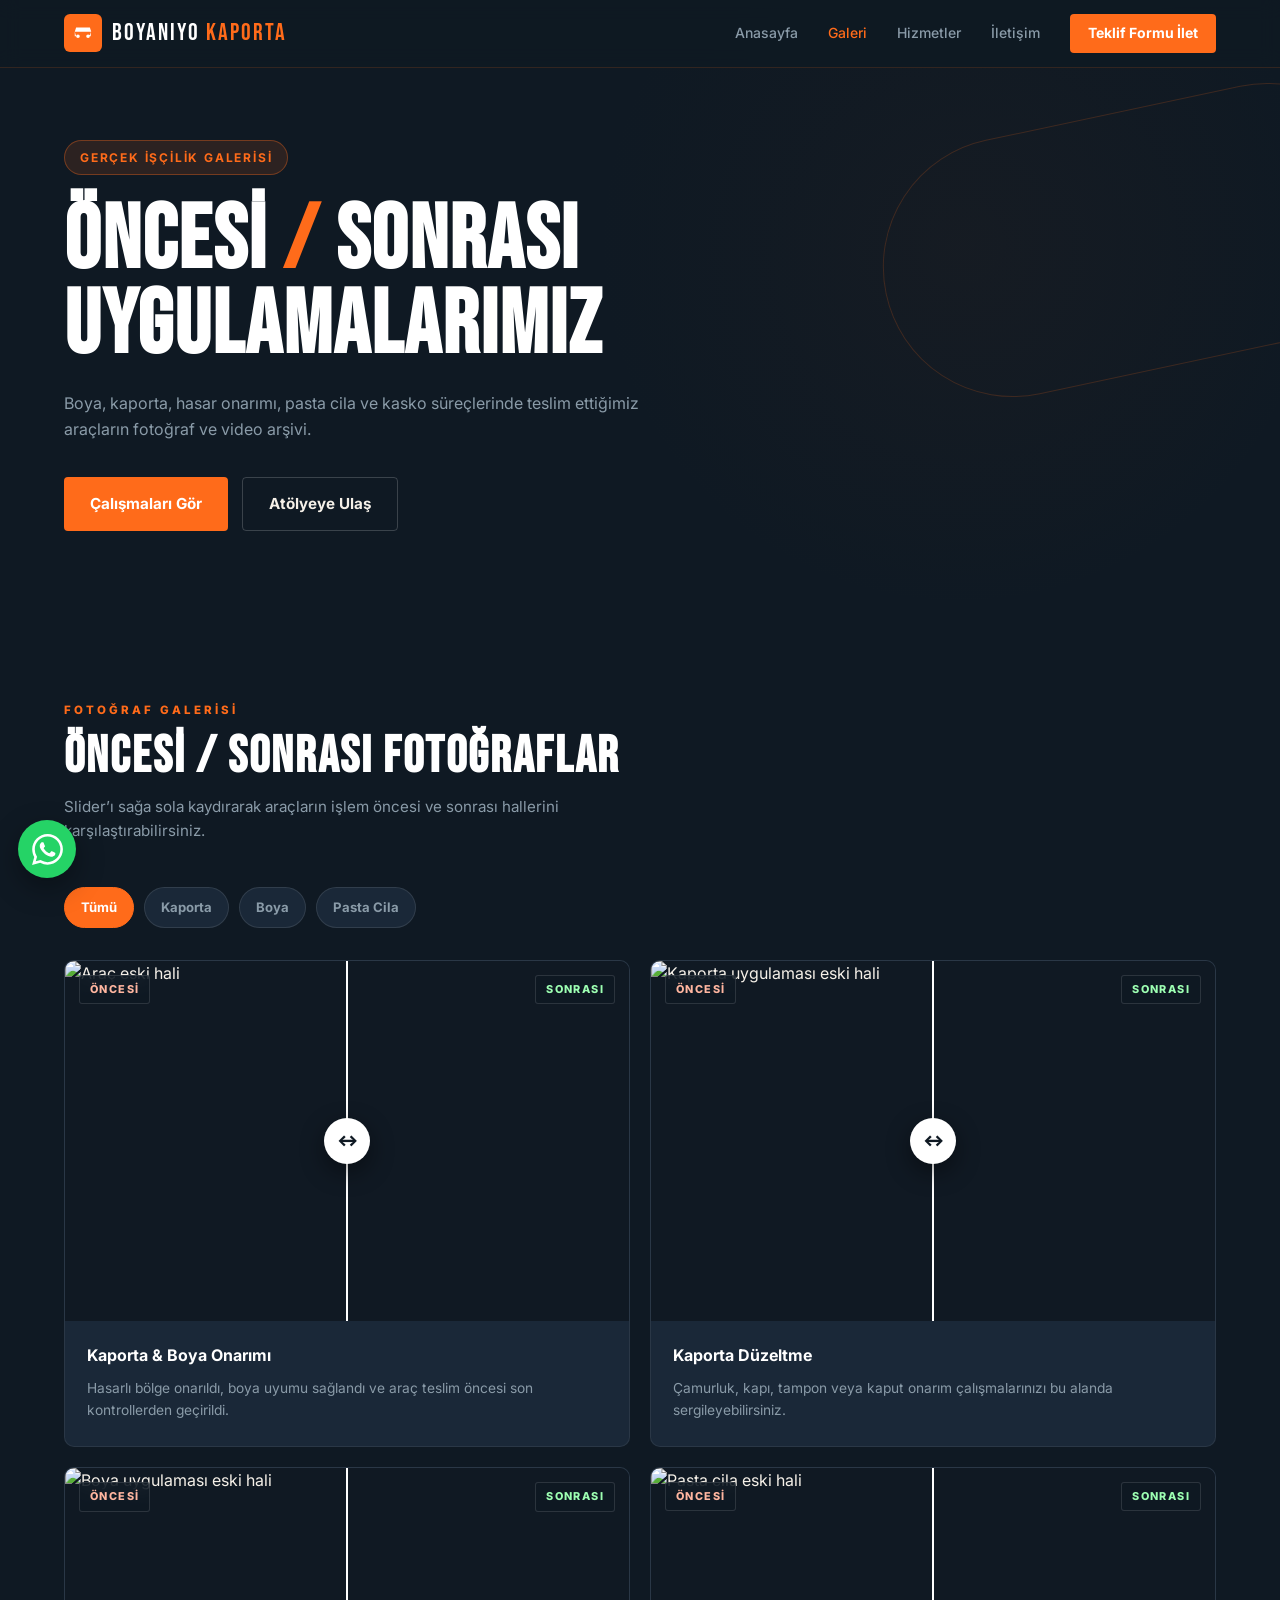
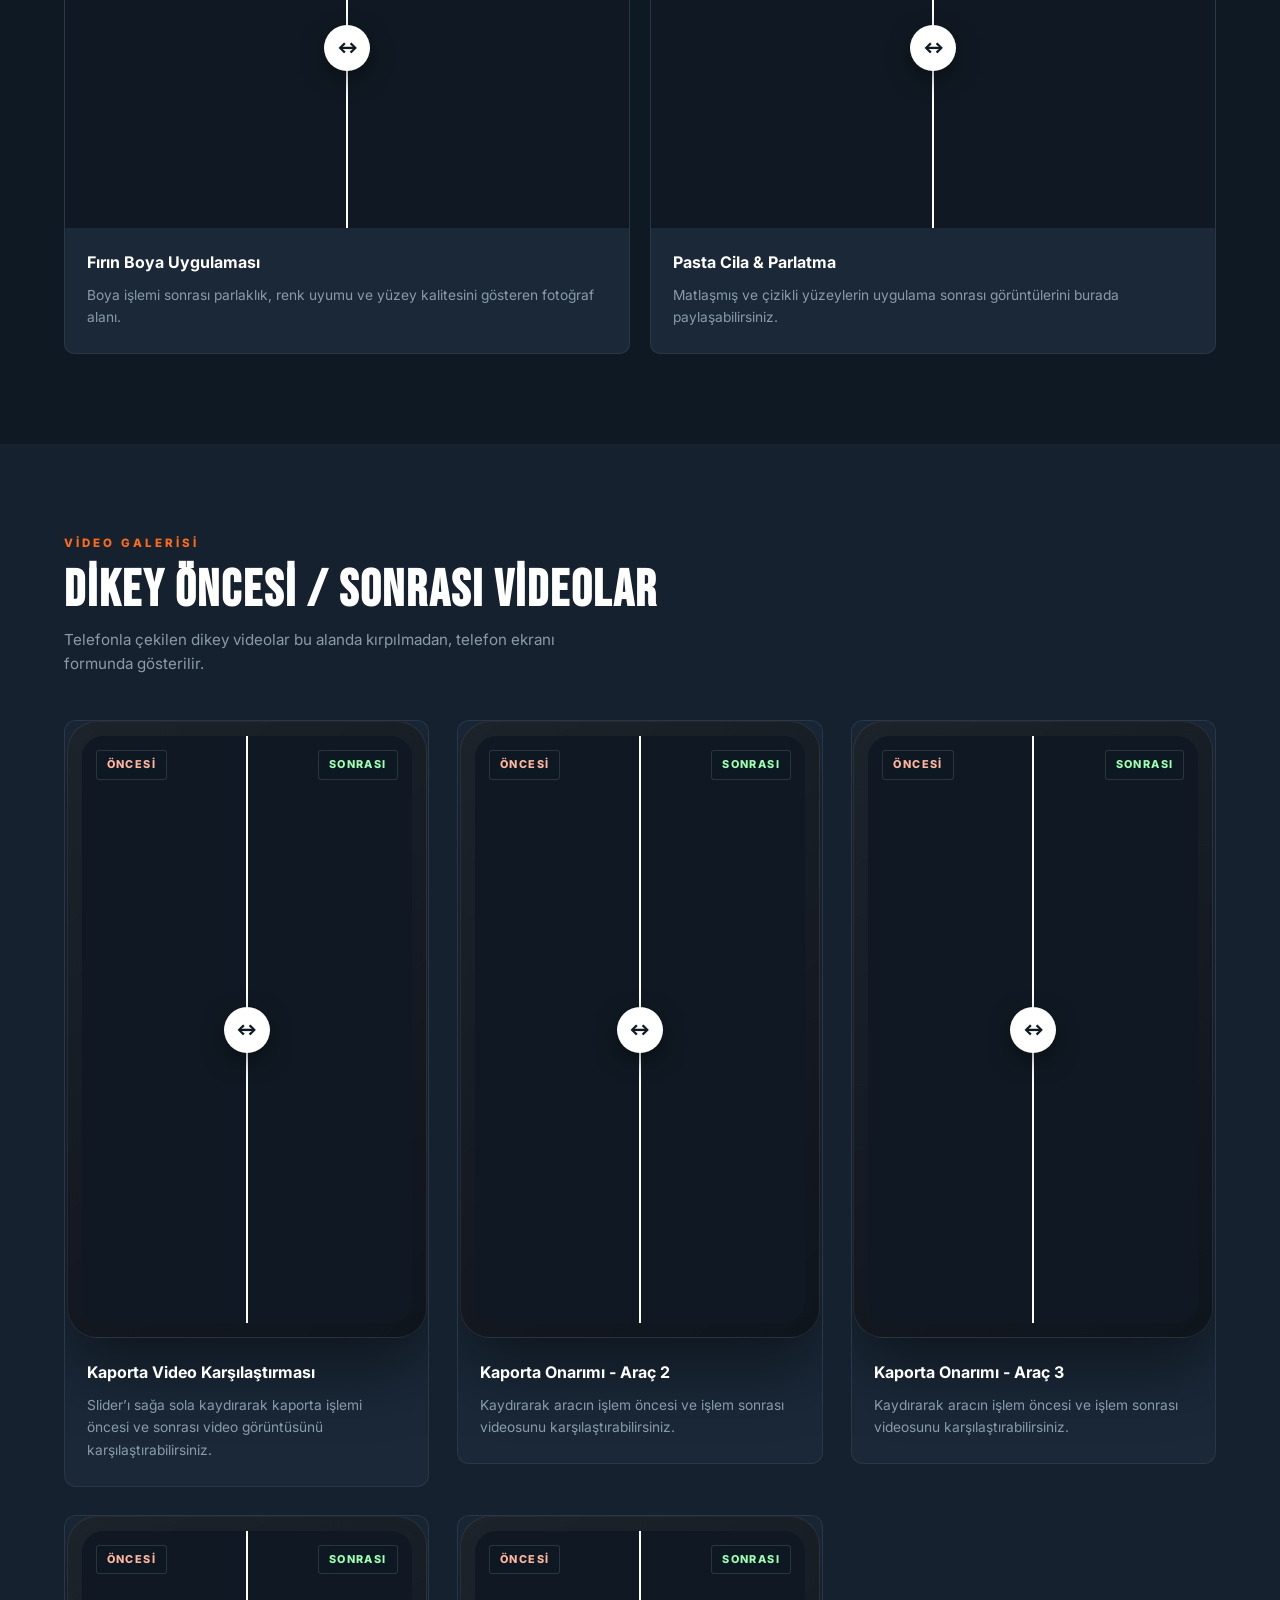
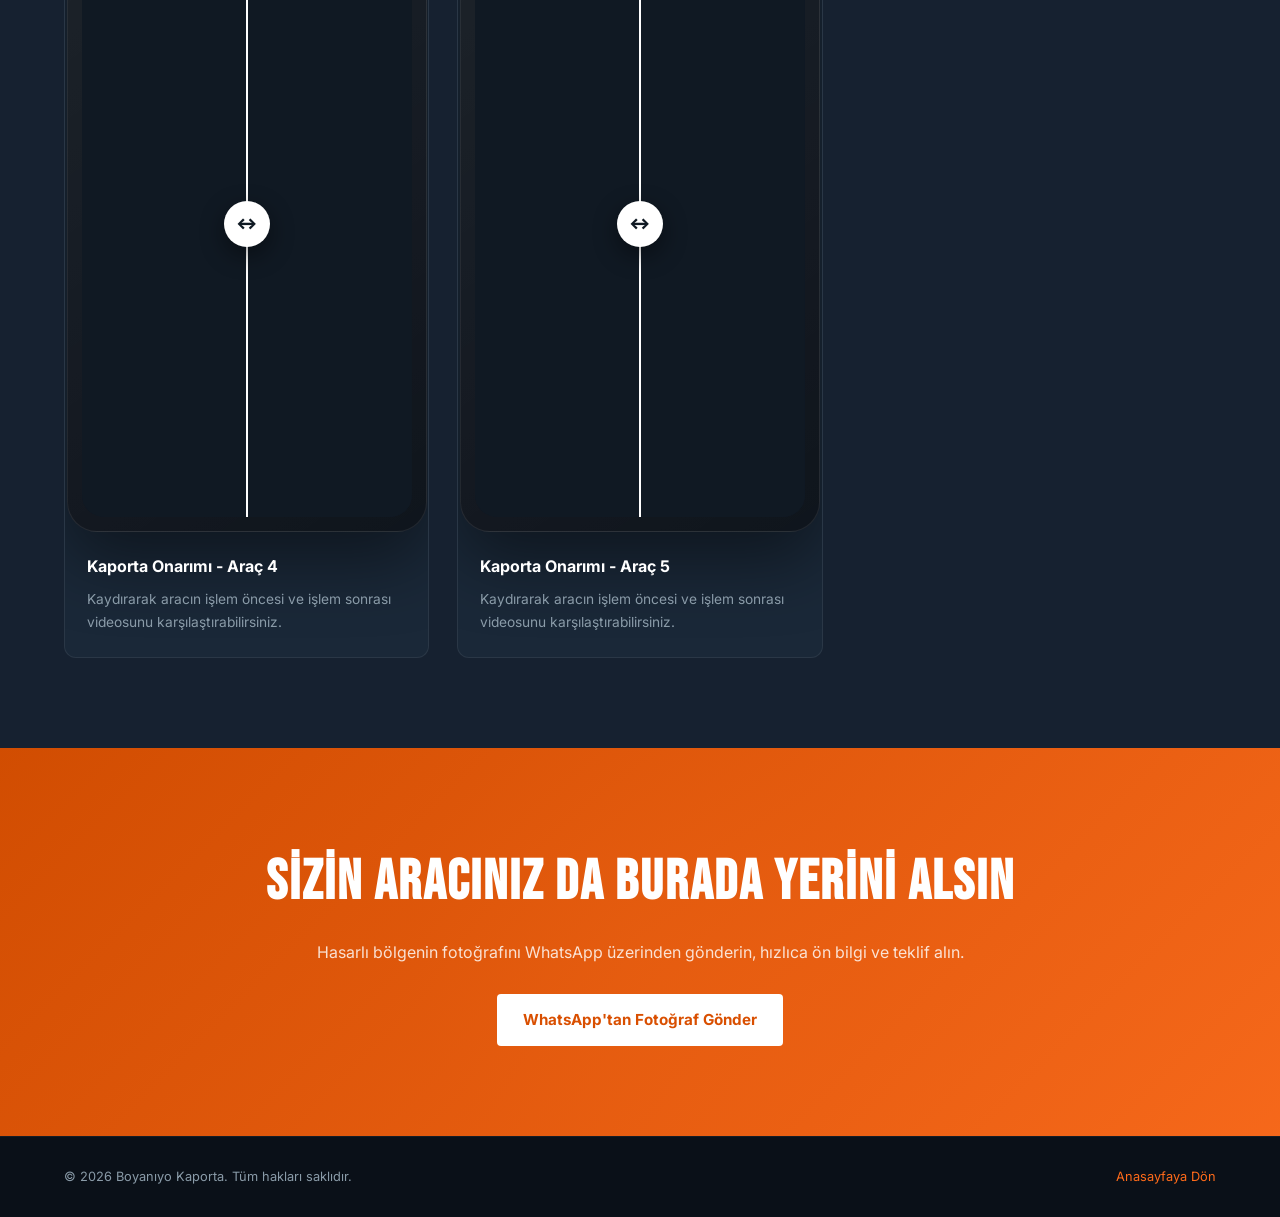
==== galeri.html @ 3e49c6b7 "Add gallery WhatsApp button and email quote link" ====
<!DOCTYPE html>

<html lang="tr">
<head>
  <meta charset="UTF-8" />
  <meta name="viewport" content="width=device-width, initial-scale=1.0" />
  <title>Öncesi / Sonrası Galeri – Boyanıyo Kaporta</title>

  <link rel="preconnect" href="https://fonts.googleapis.com" />
  <link rel="preconnect" href="https://fonts.gstatic.com" crossorigin />
  <link href="https://fonts.googleapis.com/css2?family=Bebas+Neue&family=Inter:wght@300;400;500;600;700&display=swap" rel="stylesheet" />

  <style>
    *, *::before, *::after { box-sizing: border-box; margin: 0; padding: 0; }

    :root {
      --navy: #0F1923;
      --navy-mid: #162130;
      --orange: #FF6B1A;
      --orange-dark: #D94F00;
      --cream: #F5F0E8;
      --steel: #8A9BA8;
      --white: #FFFFFF;
      --card-bg: #1A2838;
    }

    html { scroll-behavior: smooth; }

    body {
      background: var(--navy);
      color: var(--cream);
      font-family: 'Inter', sans-serif;
      line-height: 1.6;
      overflow-x: hidden;
    }

    header {
      position: fixed;
      top: 0; left: 0; right: 0;
      z-index: 100;
      height: 68px;
      padding: 0 5%;
      display: flex;
      align-items: center;
      justify-content: space-between;
      background: rgba(15,25,35,0.92);
      backdrop-filter: blur(10px);
      border-bottom: 1px solid rgba(255,107,26,0.15);
    }

    .logo {
      display: flex;
      align-items: center;
      gap: 10px;
      text-decoration: none;
    }

    .logo-icon {
      width: 38px;
      height: 38px;
      background: var(--orange);
      border-radius: 6px;
      display: flex;
      align-items: center;
      justify-content: center;
    }

    .logo-icon svg {
      width: 22px;
      height: 22px;
      fill: white;
    }

    .logo-text {
      font-family: 'Bebas Neue', sans-serif;
      font-size: 1.5rem;
      letter-spacing: 2px;
      color: var(--white);
    }

    .logo-text span { color: var(--orange); }

    nav {
      display: flex;
      align-items: center;
      gap: 30px;
    }

    nav a {
      color: var(--steel);
      text-decoration: none;
      font-size: 0.875rem;
      font-weight: 500;
      transition: color 0.2s;
    }

    nav a:hover,
    nav a.active { color: var(--orange); }

    .nav-cta {
      background: var(--orange);
      color: white !important;
      padding: 8px 18px;
      border-radius: 4px;
      font-weight: 700;
    }

    .nav-cta:hover { background: var(--orange-dark); }

    .gallery-hero {
      min-height: 58vh;
      padding: 140px 5% 80px;
      position: relative;
      background:
        linear-gradient(135deg, rgba(15,25,35,0.96), rgba(15,25,35,0.78)),
        radial-gradient(circle at 75% 40%, rgba(255,107,26,0.18), transparent 35%);
      overflow: hidden;
    }

    .gallery-hero::after {
      content: '';
      position: absolute;
      right: -120px;
      top: 110px;
      width: 520px;
      height: 260px;
      border: 1px solid rgba(255,107,26,0.18);
      border-radius: 999px;
      transform: rotate(-12deg);
    }

    .hero-badge {
      display: inline-flex;
      background: rgba(255,107,26,0.12);
      border: 1px solid rgba(255,107,26,0.35);
      color: var(--orange);
      font-size: 0.75rem;
      font-weight: 700;
      letter-spacing: 1.8px;
      text-transform: uppercase;
      padding: 7px 15px;
      border-radius: 30px;
      margin-bottom: 24px;
    }

    h1 {
      font-family: 'Bebas Neue', sans-serif;
      font-size: clamp(3rem, 7vw, 6rem);
      line-height: 0.95;
      letter-spacing: 2px;
      color: var(--white);
      max-width: 760px;
      margin-bottom: 22px;
    }

    h1 span { color: var(--orange); }

    .hero-sub {
      color: var(--steel);
      max-width: 590px;
      font-size: 1rem;
      margin-bottom: 34px;
    }

    .hero-actions {
      display: flex;
      gap: 14px;
      flex-wrap: wrap;
    }

    .btn-primary,
    .btn-secondary {
      display: inline-flex;
      align-items: center;
      justify-content: center;
      gap: 8px;
      padding: 14px 26px;
      border-radius: 4px;
      text-decoration: none;
      font-weight: 700;
      font-size: 0.95rem;
      transition: 0.2s;
    }

    .btn-primary {
      background: var(--orange);
      color: white;
    }

    .btn-primary:hover {
      background: var(--orange-dark);
      transform: translateY(-1px);
    }

    .btn-secondary {
      color: var(--cream);
      border: 1px solid rgba(255,255,255,0.18);
    }

    .btn-secondary:hover {
      border-color: var(--orange);
      color: var(--orange);
    }

    section { padding: 90px 5%; }

    .section-header { margin-bottom: 44px; }

    .section-label {
      color: var(--orange);
      font-size: 0.72rem;
      font-weight: 800;
      letter-spacing: 3px;
      text-transform: uppercase;
      margin-bottom: 12px;
    }

    .section-title {
      font-family: 'Bebas Neue', sans-serif;
      font-size: clamp(2rem, 4vw, 3.2rem);
      color: var(--white);
      letter-spacing: 2px;
      line-height: 1;
      margin-bottom: 12px;
    }

    .section-sub {
      color: var(--steel);
      max-width: 560px;
      font-size: 0.95rem;
    }

    .filter-bar {
      display: flex;
      flex-wrap: wrap;
      gap: 10px;
      margin-bottom: 32px;
    }

    .filter-pill {
      border: 1px solid rgba(255,255,255,0.1);
      color: var(--steel);
      background: var(--card-bg);
      padding: 9px 16px;
      border-radius: 999px;
      font-size: 0.82rem;
      font-weight: 700;
    }

    .filter-pill.active {
      background: var(--orange);
      color: white;
      border-color: var(--orange);
    }

    .gallery-grid {
      display: grid;
      grid-template-columns: repeat(12, 1fr);
      gap: 20px;
    }

    .work-card {
      grid-column: span 6;
      background: var(--card-bg);
      border: 1px solid rgba(255,255,255,0.07);
      border-radius: 10px;
      overflow: hidden;
      transition: transform 0.25s, border-color 0.25s;
    }

    .work-card:hover,
    .video-card:hover {
      transform: translateY(-4px);
      border-color: rgba(255,107,26,0.35);
    }

    .compare-slider {
      position: relative;
      height: 360px;
      overflow: hidden;
      cursor: ew-resize;
      background: #101923;
      user-select: none;
    }

    .compare-slider img {
      position: absolute;
      inset: 0;
      width: 100%;
      height: 100%;
      object-fit: cover;
      pointer-events: none;
    }

    .compare-after {
      clip-path: inset(0 0 0 50%);
    }

    .compare-line,
    .video-compare-line {
      position: absolute;
      top: 0;
      bottom: 0;
      left: 50%;
      width: 2px;
      background: white;
      z-index: 5;
      transform: translateX(-50%);
    }

    .compare-handle,
    .video-compare-handle {
      position: absolute;
      top: 50%;
      left: 50%;
      width: 46px;
      height: 46px;
      transform: translate(-50%, -50%);
      border-radius: 50%;
      background: white;
      color: var(--navy);
      z-index: 6;
      display: flex;
      align-items: center;
      justify-content: center;
      font-weight: 900;
      box-shadow: 0 8px 24px rgba(0,0,0,0.45);
    }

    .compare-label,
    .video-compare-label {
      position: absolute;
      top: 14px;
      z-index: 7;
      background: rgba(15,25,35,0.78);
      color: white;
      border: 1px solid rgba(255,255,255,0.12);
      backdrop-filter: blur(8px);
      font-size: 0.68rem;
      font-weight: 800;
      letter-spacing: 1.4px;
      text-transform: uppercase;
      padding: 5px 10px;
      border-radius: 3px;
    }

    .label-before,
    .video-label-before {
      left: 14px;
      color: #ffb6a0;
    }

    .label-after,
    .video-label-after {
      right: 14px;
      color: #9dffb2;
    }

    .video-section {
      background: var(--navy-mid);
    }

    .video-grid {
      display: grid;
      grid-template-columns: repeat(3, minmax(260px, 1fr));
      gap: 28px;
      align-items: start;
    }

    .video-card {
      background: var(--card-bg);
      border: 1px solid rgba(255,255,255,0.07);
      border-radius: 12px;
      overflow: hidden;
      transition: transform 0.25s, border-color 0.25s;
    }

    .phone-frame {
      max-width: 360px;
      margin: 0 auto;
      padding: 14px;
      background:
        linear-gradient(145deg, rgba(255,255,255,0.08), rgba(255,255,255,0.02)),
        #0A1018;
      border-radius: 30px;
      border: 1px solid rgba(255,255,255,0.08);
      box-shadow: 0 28px 70px rgba(0,0,0,0.45);
    }

    .video-compare {
      position: relative;
      width: 100%;
      aspect-ratio: 9 / 16;
      overflow: hidden;
      cursor: ew-resize;
      background: #101923;
      user-select: none;
      border-radius: 22px;
    }

    .video-compare video {
      position: absolute;
      inset: 0;
      width: 100%;
      height: 100%;
      object-fit: contain;
      object-position: center center;
      background: #101923;
      pointer-events: none;
    }

    .video-after-wrap {
      position: absolute;
      inset: 0;
      clip-path: inset(0 0 0 50%);
    }

    .work-info {
      padding: 22px 22px 24px;
    }

    .work-info h3 {
      color: var(--white);
      font-size: 1rem;
      margin-bottom: 8px;
    }

    .work-info p {
      color: var(--steel);
      font-size: 0.86rem;
      line-height: 1.65;
    }

    .stats-strip {
      background: var(--navy-mid);
      display: grid;
      grid-template-columns: repeat(4, 1fr);
      gap: 18px;
      border-top: 1px solid rgba(255,255,255,0.06);
      border-bottom: 1px solid rgba(255,255,255,0.06);
    }

    .stat-card {
      background: var(--card-bg);
      border: 1px solid rgba(255,255,255,0.06);
      border-radius: 8px;
      padding: 26px;
    }

    .stat-num {
      font-family: 'Bebas Neue', sans-serif;
      color: var(--orange);
      font-size: 2.4rem;
      line-height: 1;
      letter-spacing: 1px;
      margin-bottom: 6px;
    }

    .stat-text {
      color: var(--steel);
      font-size: 0.84rem;
    }

    .cta-section {
      text-align: center;
      background:
        linear-gradient(135deg, rgba(217,79,0,0.96), rgba(255,107,26,0.96)),
        radial-gradient(circle at center, rgba(255,255,255,0.18), transparent 35%);
    }

    .cta-section h2 {
      font-family: 'Bebas Neue', sans-serif;
      color: white;
      font-size: clamp(2rem, 5vw, 3.5rem);
      letter-spacing: 2px;
      margin-bottom: 12px;
    }

    .cta-section p {
      color: rgba(255,255,255,0.82);
      margin-bottom: 28px;
    }

    .cta-section .btn-primary {
      background: white;
      color: var(--orange-dark);
    }

    footer {
      background: #0A1018;
      padding: 30px 5%;
      display: flex;
      align-items: center;
      justify-content: space-between;
      border-top: 1px solid rgba(255,255,255,0.05);
      flex-wrap: wrap;
      gap: 16px;
    }

    footer p {
      font-size: 0.8rem;
      color: var(--steel);
    }

    footer a {
      color: var(--orange);
      text-decoration: none;
      font-size: 0.8rem;
    }

    @media (max-width: 1100px) {
      .video-grid {
        grid-template-columns: repeat(2, minmax(260px, 1fr));
      }
    }

    @media (max-width: 980px) {
      .work-card {
        grid-column: span 12;
      }

      .stats-strip {
        grid-template-columns: repeat(2, 1fr);
      }
    }

    @media (max-width: 680px) {
      nav {
        gap: 16px;
      }

      nav a {
        font-size: 0.78rem;
      }

      .nav-cta {
        display: none;
      }

      .gallery-hero {
        padding-top: 120px;
      }

      .compare-slider {
        height: 300px;
      }

      .video-grid {
        grid-template-columns: 1fr;
      }

      .phone-frame {
        max-width: 100%;
        padding: 12px;
        border-radius: 26px;
      }

      .video-compare {
        border-radius: 18px;
      }

      .stats-strip {
        grid-template-columns: 1fr;
      }
    }
  
    /* ── LEFT WHATSAPP BUTTON ── */
    .gallery-wa-float {
      position: fixed;
      left: 18px;
      bottom: 22px;
      z-index: 120;
      width: 58px;
      height: 58px;
      border-radius: 50%;
      display: flex;
      align-items: center;
      justify-content: center;
      background: #25D366;
      color: white;
      box-shadow: 0 10px 28px rgba(0,0,0,.35);
      transition: transform .2s, box-shadow .2s;
    }
    .gallery-wa-float:hover { transform: translateY(-3px) scale(1.04); box-shadow: 0 14px 32px rgba(0,0,0,.42); }
    .gallery-wa-float svg { width: 31px; height: 31px; fill: currentColor; }
    @media (max-width: 680px) {
      .gallery-wa-float { left: 14px; bottom: 16px; width: 54px; height: 54px; }
    }

  </style>

</head>

<body>

<header>
  <a href="index.html" class="logo" aria-label="Boyanıyo Kaporta Ana Sayfa">
    <div class="logo-icon">
      <svg viewBox="0 0 24 24"><path d="M3 10.5L4.5 6h15l1.5 4.5M3 10.5v5h1.5M3 10.5H1.5M20.5 10.5v5H19M20.5 10.5H22M4.5 15.5a2 2 0 1 0 4 0 2 2 0 0 0-4 0m11 0a2 2 0 1 0 4 0 2 2 0 0 0-4 0M6.5 15.5h7"/></svg>
    </div>
    <span class="logo-text">BOYANIYO<span> KAPORTA</span></span>
  </a>

  <nav>
    <a href="index.html">Anasayfa</a>
    <a href="galeri.html" class="active">Galeri</a>
    <a href="index.html#hizmetler">Hizmetler</a>
    <a href="index.html#iletisim">İletişim</a>
    <a href="index.html#teklif" class="nav-cta">Teklif Formu İlet</a>
  </nav>
</header>

<main>

  <section class="gallery-hero">
    <div class="hero-badge">Gerçek İşçilik Galerisi</div>
    <h1>Öncesi <span>/</span> Sonrası<br>Uygulamalarımız</h1>
    <p class="hero-sub">
      Boya, kaporta, hasar onarımı, pasta cila ve kasko süreçlerinde teslim ettiğimiz araçların fotoğraf ve video arşivi.
    </p>
    <div class="hero-actions">
      <a href="#galeri" class="btn-primary">Çalışmaları Gör</a>
      <a href="index.html#iletisim" class="btn-secondary">Atölyeye Ulaş</a>
    </div>
  </section>

  <section id="galeri">
    <div class="section-header">
      <div class="section-label">Fotoğraf Galerisi</div>
      <h2 class="section-title">Öncesi / Sonrası Fotoğraflar</h2>
      <p class="section-sub">
        Slider’ı sağa sola kaydırarak araçların işlem öncesi ve sonrası hallerini karşılaştırabilirsiniz.
      </p>
    </div>

<div class="filter-bar">
  <div class="filter-pill active">Tümü</div>
  <div class="filter-pill">Kaporta</div>
  <div class="filter-pill">Boya</div>
  <div class="filter-pill">Pasta Cila</div>
</div>

<div class="gallery-grid">

  <article class="work-card">
    <div class="compare-slider">
      <img src="araba1_eski.jpg" alt="Araç eski hali">
      <img src="araba1_yeni.jpg" alt="Araç yeni hali" class="compare-after">
      <span class="compare-label label-before">Öncesi</span>
      <span class="compare-label label-after">Sonrası</span>
      <div class="compare-line"></div>
      <div class="compare-handle">↔</div>
    </div>
    <div class="work-info">
      <h3>Kaporta & Boya Onarımı</h3>
      <p>Hasarlı bölge onarıldı, boya uyumu sağlandı ve araç teslim öncesi son kontrollerden geçirildi.</p>
    </div>
  </article>

  <article class="work-card">
    <div class="compare-slider">
      <img src="kaporta-uygulama-1-eski.jpg" alt="Kaporta uygulaması eski hali">
      <img src="kaporta-uygulama-1-yeni.jpg" alt="Kaporta uygulaması yeni hali" class="compare-after">
      <span class="compare-label label-before">Öncesi</span>
      <span class="compare-label label-after">Sonrası</span>
      <div class="compare-line"></div>
      <div class="compare-handle">↔</div>
    </div>
    <div class="work-info">
      <h3>Kaporta Düzeltme</h3>
      <p>Çamurluk, kapı, tampon veya kaput onarım çalışmalarınızı bu alanda sergileyebilirsiniz.</p>
    </div>
  </article>

  <article class="work-card">
    <div class="compare-slider">
      <img src="boya-uygulama-1-eski.jpg" alt="Boya uygulaması eski hali">
      <img src="boya-uygulama-1-yeni.jpg" alt="Boya uygulaması yeni hali" class="compare-after">
      <span class="compare-label label-before">Öncesi</span>
      <span class="compare-label label-after">Sonrası</span>
      <div class="compare-line"></div>
      <div class="compare-handle">↔</div>
    </div>
    <div class="work-info">
      <h3>Fırın Boya Uygulaması</h3>
      <p>Boya işlemi sonrası parlaklık, renk uyumu ve yüzey kalitesini gösteren fotoğraf alanı.</p>
    </div>
  </article>

  <article class="work-card">
    <div class="compare-slider">
      <img src="pasta-cila-1-eski.jpg" alt="Pasta cila eski hali">
      <img src="pasta-cila-1-yeni.jpg" alt="Pasta cila yeni hali" class="compare-after">
      <span class="compare-label label-before">Öncesi</span>
      <span class="compare-label label-after">Sonrası</span>
      <div class="compare-line"></div>
      <div class="compare-handle">↔</div>
    </div>
    <div class="work-info">
      <h3>Pasta Cila & Parlatma</h3>
      <p>Matlaşmış ve çizikli yüzeylerin uygulama sonrası görüntülerini burada paylaşabilirsiniz.</p>
    </div>
  </article>

</div>

  </section>

  <section class="video-section">
    <div class="section-header">
      <div class="section-label">Video Galerisi</div>
      <h2 class="section-title">Dikey Öncesi / Sonrası Videolar</h2>
      <p class="section-sub">
        Telefonla çekilen dikey videolar bu alanda kırpılmadan, telefon ekranı formunda gösterilir.
      </p>
    </div>

<div class="video-grid">

  <article class="video-card">
    <div class="phone-frame">
      <div class="video-compare">
        <video src="Kaporta_once.mp4" muted loop autoplay playsinline></video>

        <div class="video-after-wrap">
          <video src="Kaporta_sonra.mp4" muted loop autoplay playsinline></video>
        </div>

        <span class="video-compare-label video-label-before">Öncesi</span>
        <span class="video-compare-label video-label-after">Sonrası</span>
        <div class="video-compare-line"></div>
        <div class="video-compare-handle">↔</div>
      </div>
    </div>

    <div class="work-info">
      <h3>Kaporta Video Karşılaştırması</h3>
      <p>Slider’ı sağa sola kaydırarak kaporta işlemi öncesi ve sonrası video görüntüsünü karşılaştırabilirsiniz.</p>
    </div>
  </article>

  <article class="video-card">
    <div class="phone-frame">
      <div class="video-compare">
        <video src="Araba2_once.mp4" muted loop autoplay playsinline></video>

        <div class="video-after-wrap">
          <video src="Araba2_sonra.mp4" muted loop autoplay playsinline></video>
        </div>

        <span class="video-compare-label video-label-before">Öncesi</span>
        <span class="video-compare-label video-label-after">Sonrası</span>
        <div class="video-compare-line"></div>
        <div class="video-compare-handle">↔</div>
      </div>
    </div>

    <div class="work-info">
      <h3>Kaporta Onarımı - Araç 2</h3>
      <p>Kaydırarak aracın işlem öncesi ve işlem sonrası videosunu karşılaştırabilirsiniz.</p>
    </div>
  </article>

  <article class="video-card">
    <div class="phone-frame">
      <div class="video-compare">
        <video src="araba3_oncee.mp4" muted loop autoplay playsinline></video>

        <div class="video-after-wrap">
          <video src="araba3_sonraa.mp4" muted loop autoplay playsinline></video>
        </div>

        <span class="video-compare-label video-label-before">Öncesi</span>
        <span class="video-compare-label video-label-after">Sonrası</span>
        <div class="video-compare-line"></div>
        <div class="video-compare-handle">↔</div>
      </div>
    </div>

    <div class="work-info">
      <h3>Kaporta Onarımı - Araç 3</h3>
      <p>Kaydırarak aracın işlem öncesi ve işlem sonrası videosunu karşılaştırabilirsiniz.</p>
    </div>
  </article>



  <article class="video-card">
    <div class="phone-frame">
      <div class="video-compare">
        <video src="araba3_once.mp4?v=20260721-2" muted loop autoplay playsinline></video>
        <div class="video-after-wrap"><video src="araba3_sonra.mp4?v=20260721-2" muted loop autoplay playsinline></video></div>
        <span class="video-compare-label video-label-before">Öncesi</span>
        <span class="video-compare-label video-label-after">Sonrası</span>
        <div class="video-compare-line"></div>
        <div class="video-compare-handle">↔</div>
      </div>
    </div>
    <div class="work-info">
      <h3>Kaporta Onarımı - Araç 4</h3>
      <p>Kaydırarak aracın işlem öncesi ve işlem sonrası videosunu karşılaştırabilirsiniz.</p>
    </div>
  </article>

  <article class="video-card">
    <div class="phone-frame">
      <div class="video-compare">
        <video src="tr_once.mp4" muted loop autoplay playsinline></video>
        <div class="video-after-wrap"><video src="tr_sonra.mp4" muted loop autoplay playsinline></video></div>
        <span class="video-compare-label video-label-before">Öncesi</span>
        <span class="video-compare-label video-label-after">Sonrası</span>
        <div class="video-compare-line"></div>
        <div class="video-compare-handle">↔</div>
      </div>
    </div>
    <div class="work-info">
      <h3>Kaporta Onarımı - Araç 5</h3>
      <p>Kaydırarak aracın işlem öncesi ve işlem sonrası videosunu karşılaştırabilirsiniz.</p>
    </div>
  </article>

</div>

  </section>

  <section class="cta-section">
    <h2>Sizin Aracınız da Burada Yerini Alsın</h2>
    <p>Hasarlı bölgenin fotoğrafını WhatsApp üzerinden gönderin, hızlıca ön bilgi ve teklif alın.</p>
    <a href="https://wa.me/905073647021?text=Merhaba%2C+arac%C4%B1m%C4%B1n+hasar%C4%B1n%C4%B1+g%C3%B6nderip+fiyat+teklifi+almak+istiyorum." class="btn-primary" target="_blank" rel="noopener">
      WhatsApp'tan Fotoğraf Gönder
    </a>
  </section>

</main>

<footer>
  <p>© 2026 Boyanıyo Kaporta. Tüm hakları saklıdır.</p>
  <a href="index.html">Anasayfaya Dön</a>
</footer>

<script>
  function setupCompareSlider(selector, afterSelector, lineSelector, handleSelector) {
    document.querySelectorAll(selector).forEach(function(slider) {
      const afterItem = slider.querySelector(afterSelector);
      const line = slider.querySelector(lineSelector);
      const handle = slider.querySelector(handleSelector);

      function moveSlider(clientX) {
        const rect = slider.getBoundingClientRect();
        let x = clientX - rect.left;
        x = Math.max(0, Math.min(x, rect.width));
        const percent = (x / rect.width) * 100;

        if (afterItem) {
          afterItem.style.clipPath = `inset(0 0 0 ${percent}%)`;
        }

        if (line) {
          line.style.left = percent + '%';
        }

        if (handle) {
          handle.style.left = percent + '%';
        }
      }

      slider.addEventListener('mousemove', function(e) {
        moveSlider(e.clientX);
      });

      slider.addEventListener('touchmove', function(e) {
        moveSlider(e.touches[0].clientX);
      }, { passive: true });
    });
  }

  setupCompareSlider('.compare-slider', '.compare-after', '.compare-line', '.compare-handle');
  setupCompareSlider('.video-compare', '.video-after-wrap', '.video-compare-line', '.video-compare-handle');

  document.querySelectorAll('.video-compare video').forEach(function(video) {
    video.play().catch(function() {});
  });
</script>


<a class="gallery-wa-float"
   href="https://wa.me/905073647021?text=Merhaba%2C%20arac%C4%B1m%20i%C3%A7in%20teklif%20almak%20istiyorum."
   target="_blank"
   rel="noopener"
   aria-label="WhatsApp üzerinden teklif alın">
  <svg viewBox="0 0 24 24" aria-hidden="true"><path d="M17.472 14.382c-.297-.149-1.758-.867-2.03-.967-.273-.099-.471-.148-.67.15-.197.297-.767.966-.94 1.164-.173.199-.347.223-.644.075-.297-.15-1.255-.463-2.39-1.475-.883-.788-1.48-1.761-1.653-2.059-.173-.297-.018-.458.13-.606.134-.133.298-.347.446-.52.149-.174.198-.298.298-.497.099-.198.05-.371-.025-.52-.075-.149-.669-1.612-.916-2.207-.242-.579-.487-.5-.669-.51-.173-.008-.371-.01-.57-.01-.198 0-.52.074-.792.372-.272.297-1.04 1.016-1.04 2.479 0 1.462 1.065 2.875 1.213 3.074.149.198 2.096 3.2 5.077 4.487.709.306 1.262.489 1.694.625.712.227 1.36.195 1.871.118.571-.085 1.758-.719 2.006-1.413.248-.694.248-1.289.173-1.413-.074-.124-.272-.198-.57-.347m-5.421 7.403h-.004a9.87 9.87 0 0 1-5.031-1.378l-.361-.214-3.741.982.998-3.648-.235-.374a9.86 9.86 0 0 1-1.51-5.26c.001-5.45 4.436-9.884 9.888-9.884 2.64 0 5.122 1.03 6.988 2.898a9.825 9.825 0 0 1 2.893 6.994c-.003 5.45-4.437 9.884-9.885 9.884m8.413-18.297A11.815 11.815 0 0 0 12.05 0C5.495 0 .16 5.335.157 11.892c0 2.096.547 4.142 1.588 5.945L.057 24l6.305-1.654a11.882 11.882 0 0 0 5.683 1.448h.005c6.554 0 11.89-5.335 11.893-11.893a11.821 11.821 0 0 0-3.48-8.413z"/></svg>
</a>

</body>
</html>
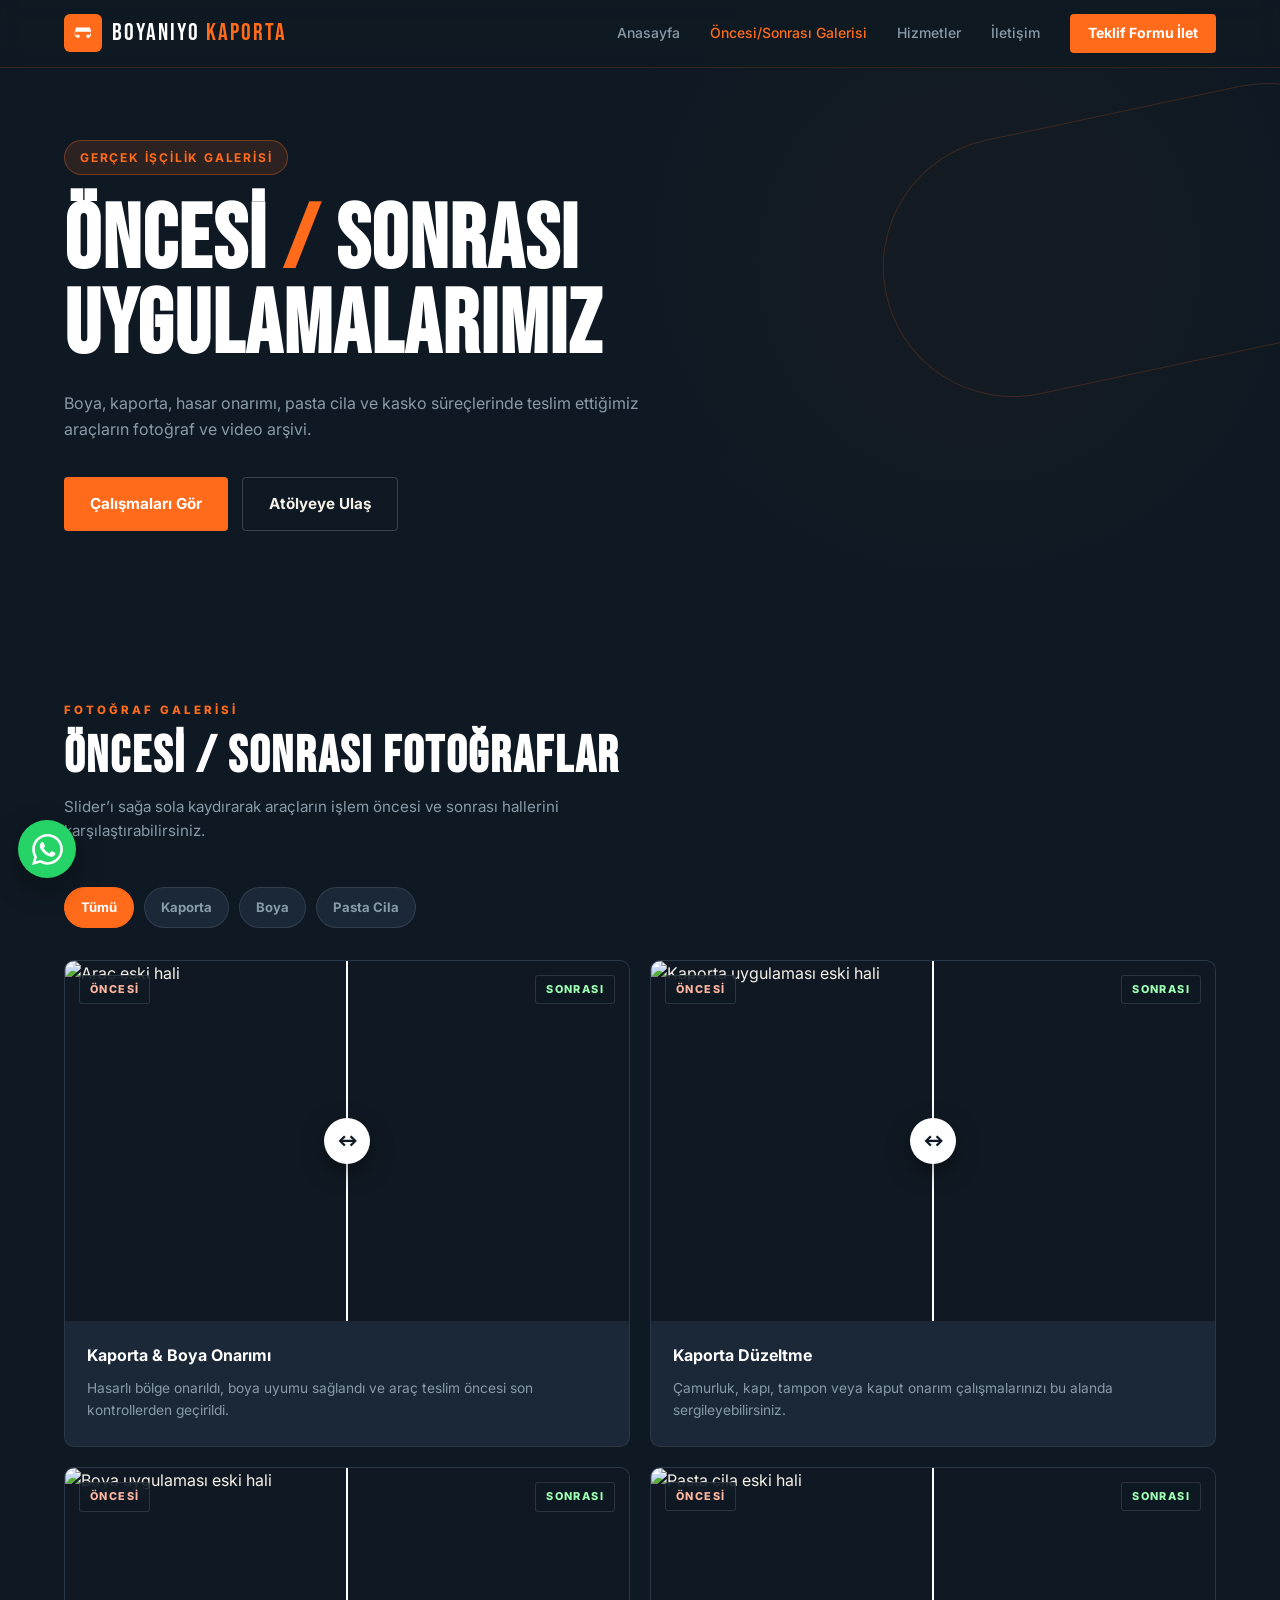
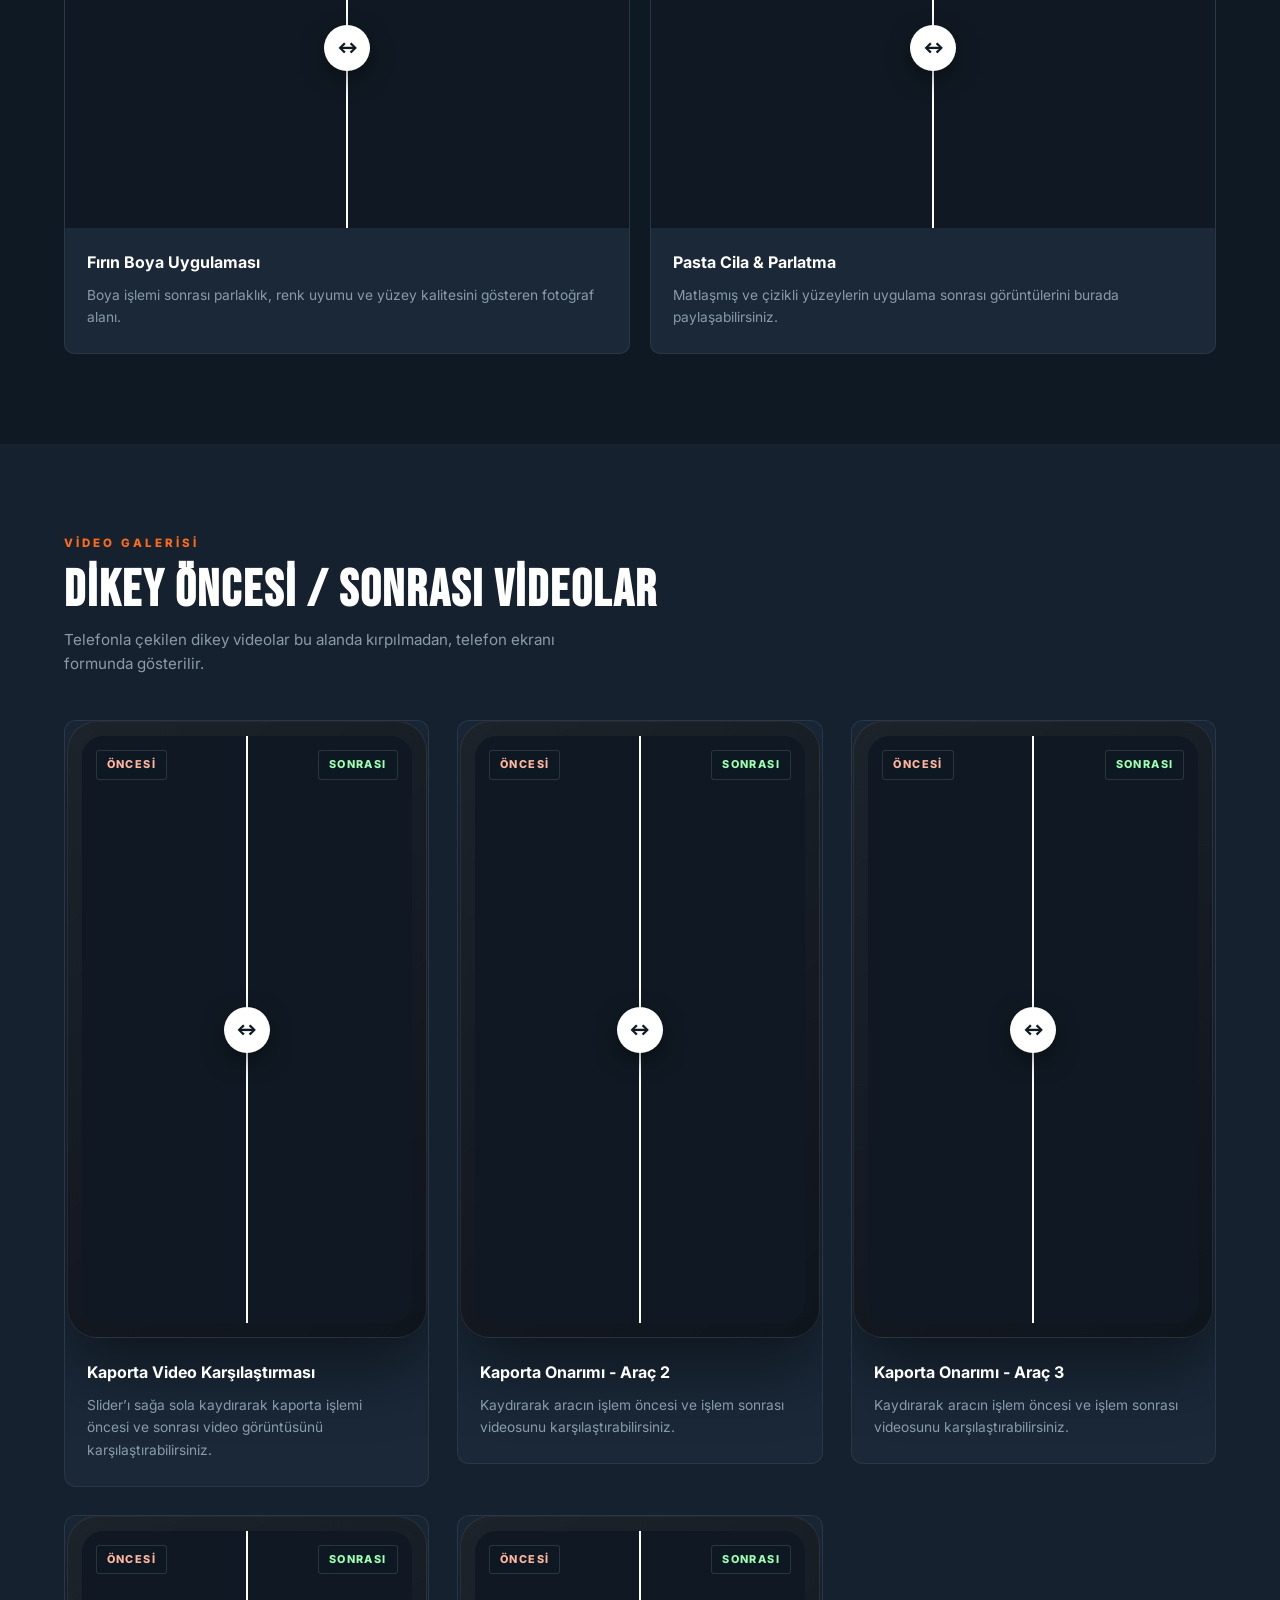
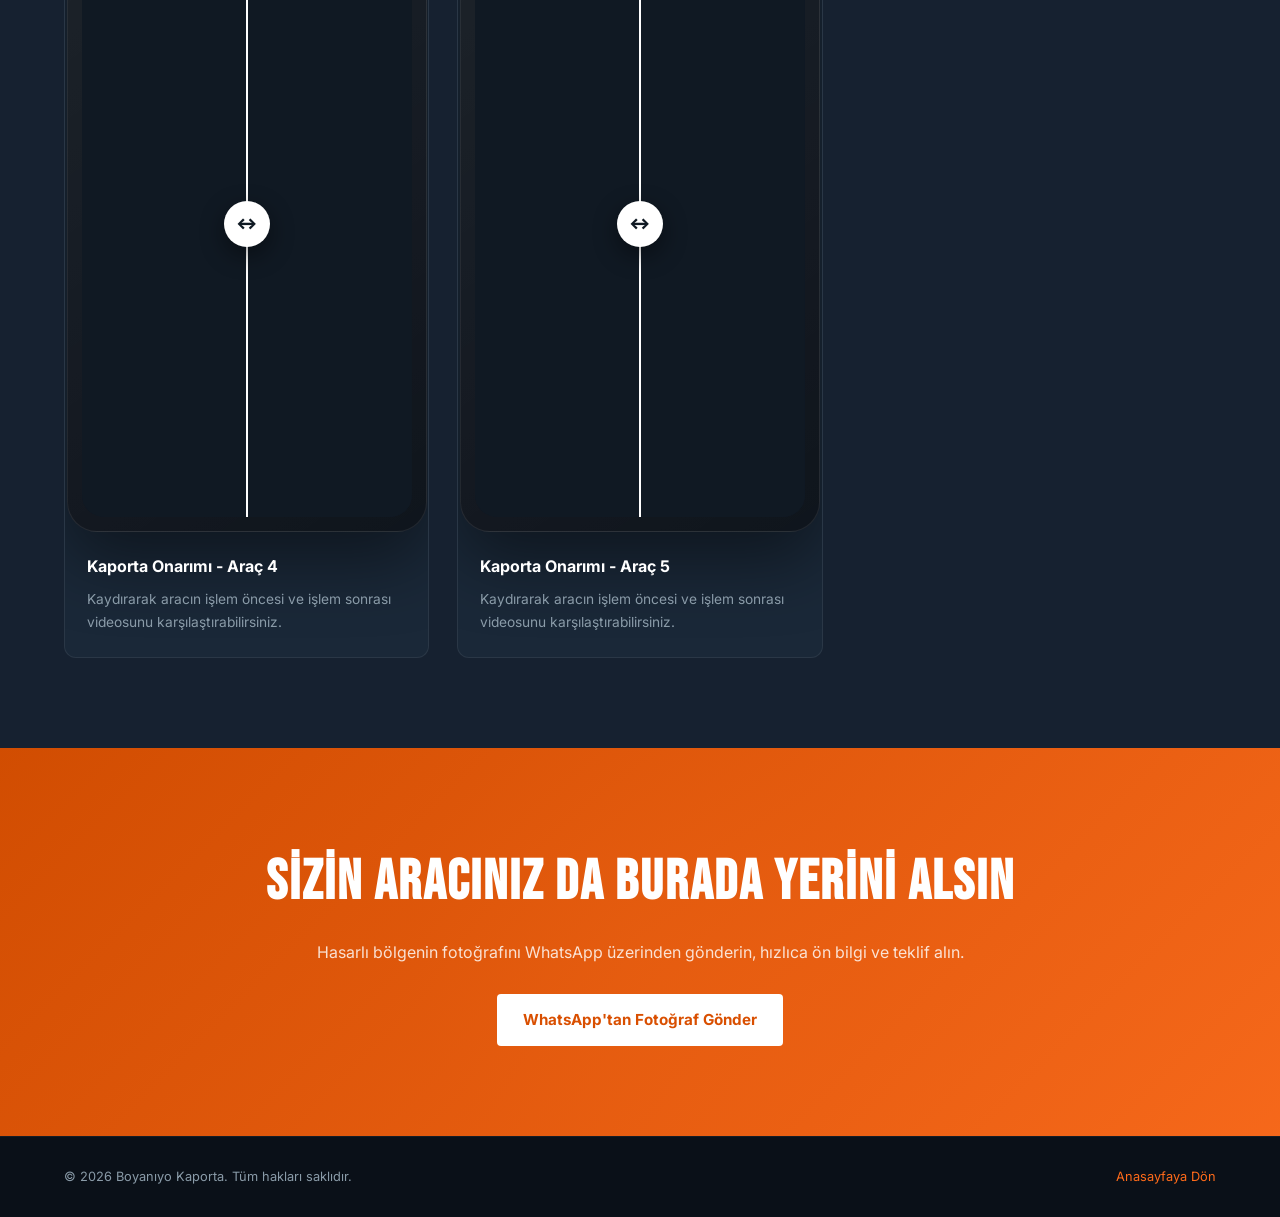
==== commit 78d4e129: "Use consistent before-after gallery name" ====
--- a/galeri.html
+++ b/galeri.html
@@ -4,7 +4,7 @@
 <head>
   <meta charset="UTF-8" />
   <meta name="viewport" content="width=device-width, initial-scale=1.0" />
-  <title>Öncesi / Sonrası Galeri – Boyanıyo Kaporta</title>
+  <title>Öncesi/Sonrası Galerisi – Boyanıyo Kaporta</title>
 
   <link rel="preconnect" href="https://fonts.googleapis.com" />
   <link rel="preconnect" href="https://fonts.gstatic.com" crossorigin />
@@ -603,7 +603,7 @@
 
   <nav>
     <a href="index.html">Anasayfa</a>
-    <a href="galeri.html" class="active">Galeri</a>
+    <a href="galeri.html" class="active">Öncesi/Sonrası Galerisi</a>
     <a href="index.html#hizmetler">Hizmetler</a>
     <a href="index.html#iletisim">İletişim</a>
     <a href="index.html#teklif" class="nav-cta">Teklif Formu İlet</a>
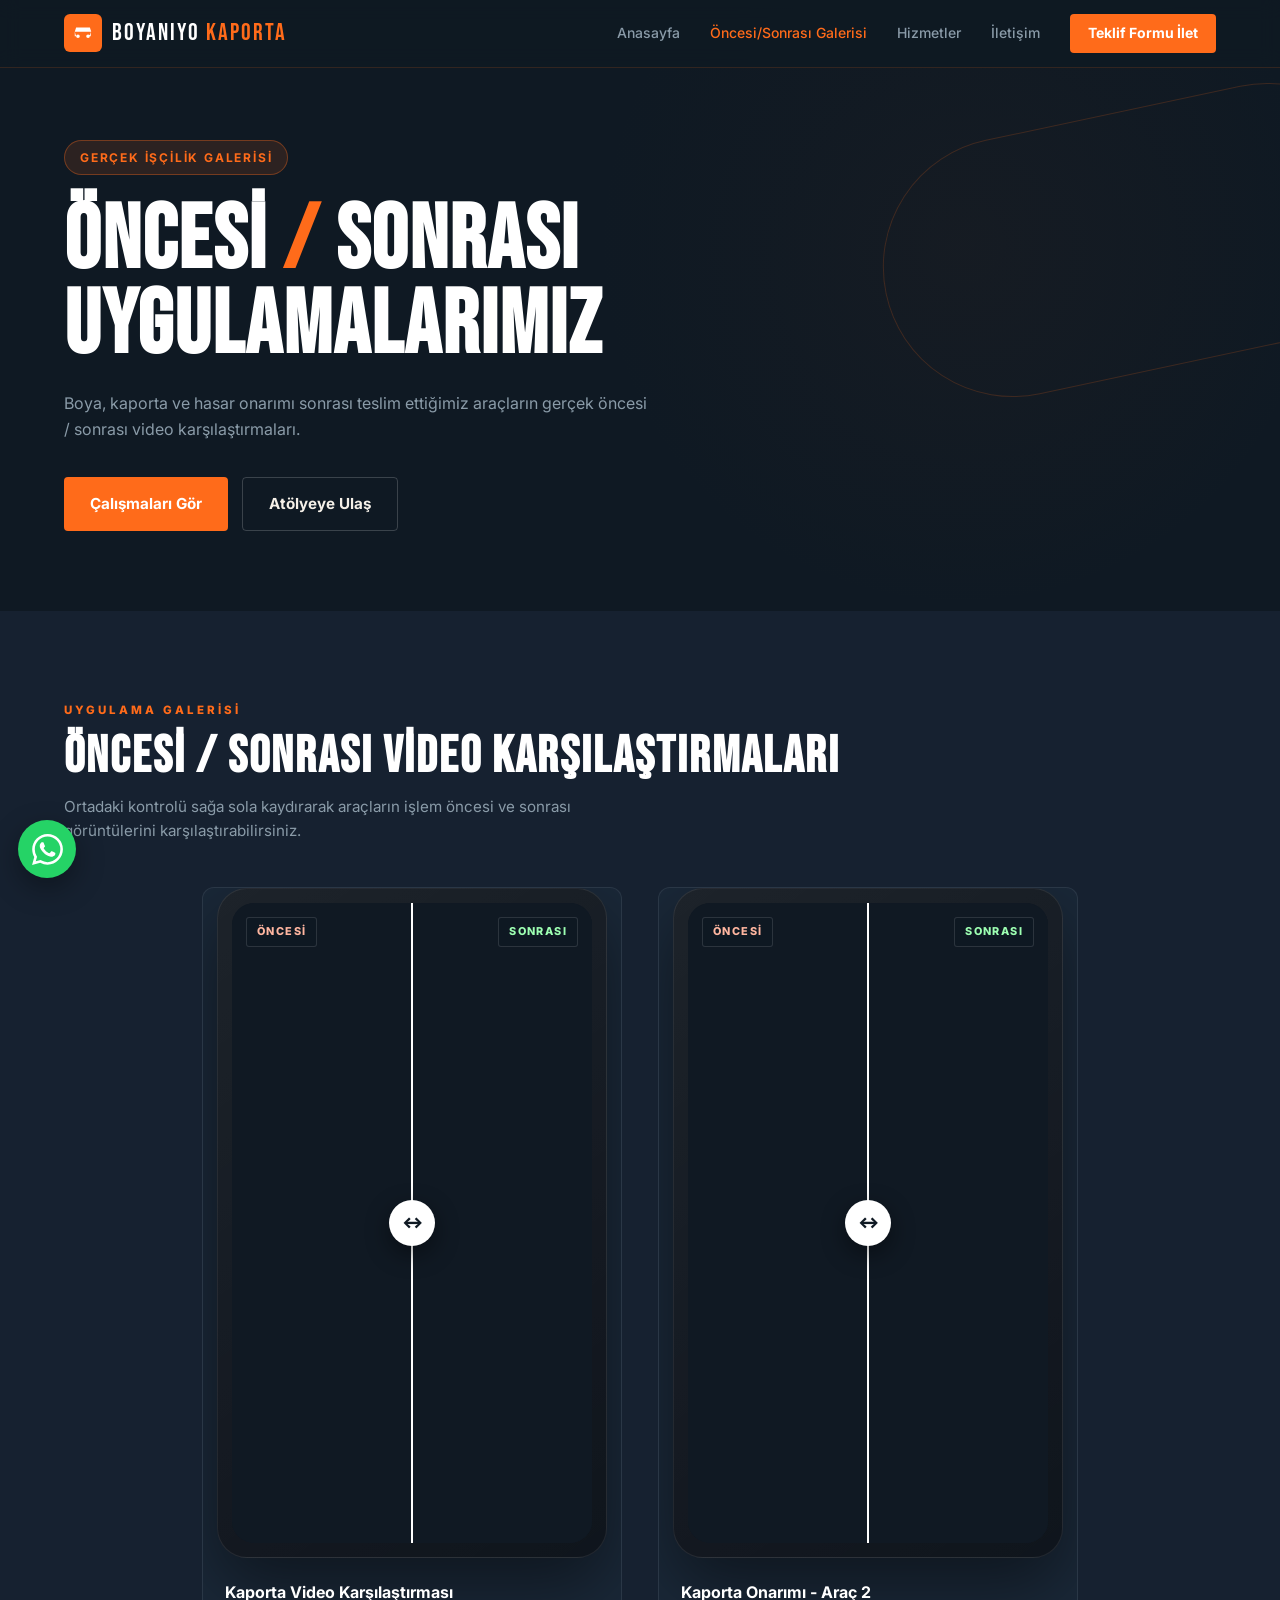
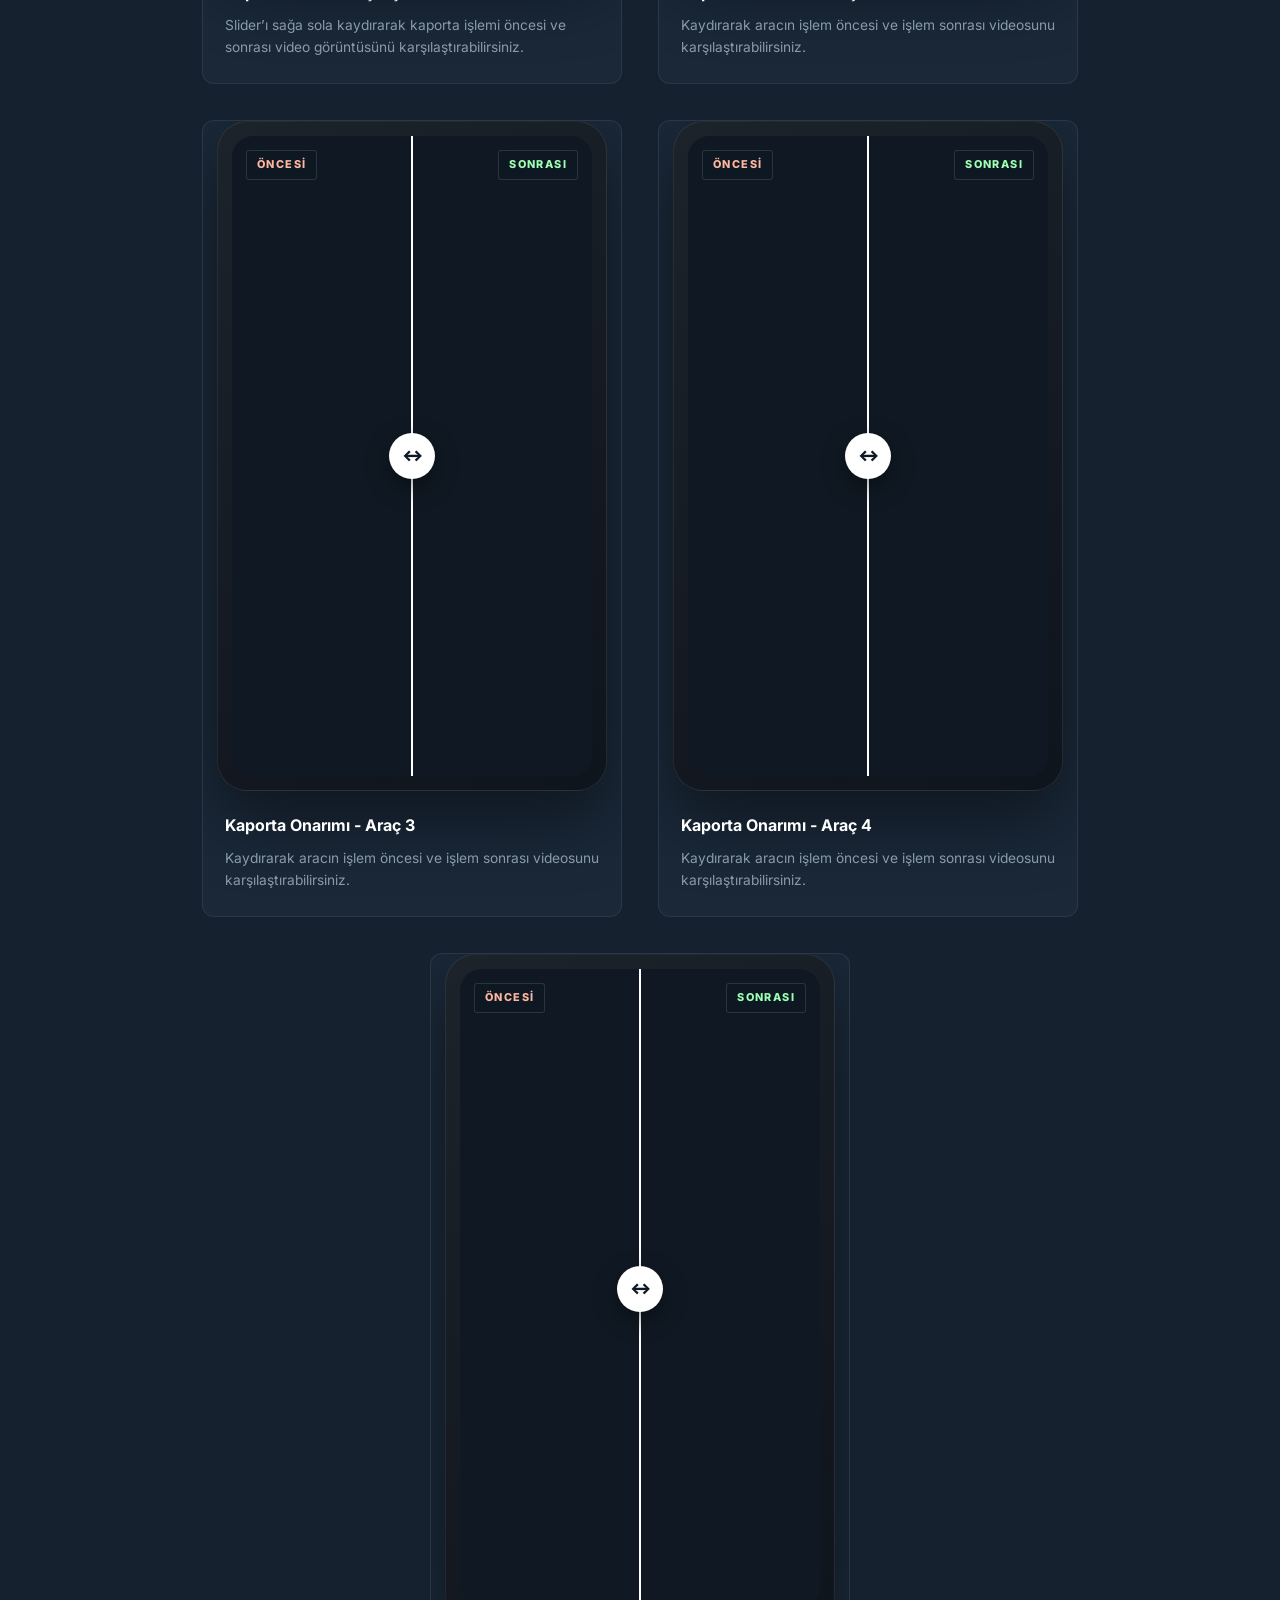
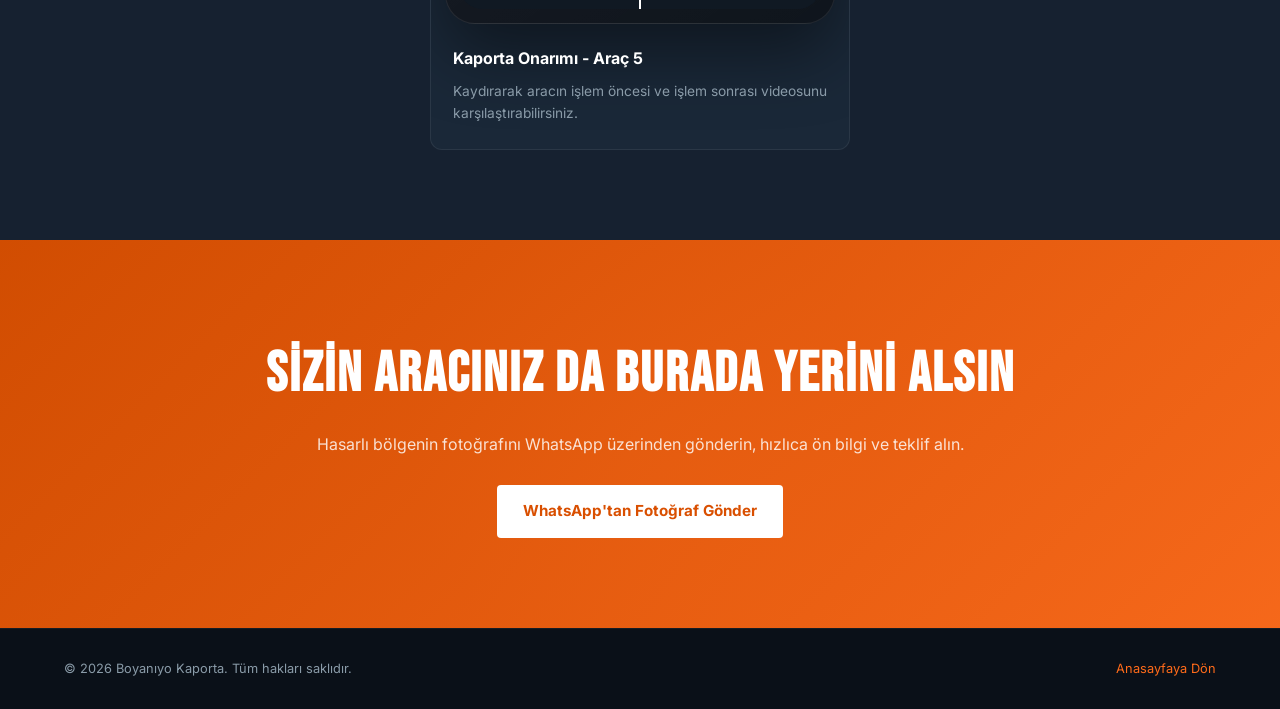
==== commit 13c28f3d: "Remove empty photo gallery and rebalance video layout" ====
--- a/galeri.html
+++ b/galeri.html
@@ -362,9 +362,19 @@
 
     .video-grid {
       display: grid;
-      grid-template-columns: repeat(3, minmax(260px, 1fr));
-      gap: 28px;
+      grid-template-columns: repeat(2, minmax(300px, 420px));
+      justify-content: center;
+      gap: 36px;
+      max-width: 980px;
+      margin: 0 auto;
       align-items: start;
+    }
+
+    .video-card:last-child {
+      grid-column: 1 / -1;
+      width: 100%;
+      max-width: 420px;
+      justify-self: center;
     }
 
     .video-card {
@@ -376,7 +386,7 @@
     }
 
     .phone-frame {
-      max-width: 360px;
+      max-width: 390px;
       margin: 0 auto;
       padding: 14px;
       background:
@@ -606,7 +616,7 @@
     <a href="galeri.html" class="active">Öncesi/Sonrası Galerisi</a>
     <a href="index.html#hizmetler">Hizmetler</a>
     <a href="index.html#iletisim">İletişim</a>
-    <a href="index.html#teklif" class="nav-cta">Teklif Formu İlet</a>
+    <a href="index.html?v=20260721-3#teklif" class="nav-cta">Teklif Formu İlet</a>
   </nav>
 </header>
 
@@ -616,102 +626,20 @@
     <div class="hero-badge">Gerçek İşçilik Galerisi</div>
     <h1>Öncesi <span>/</span> Sonrası<br>Uygulamalarımız</h1>
     <p class="hero-sub">
-      Boya, kaporta, hasar onarımı, pasta cila ve kasko süreçlerinde teslim ettiğimiz araçların fotoğraf ve video arşivi.
+      Boya, kaporta ve hasar onarımı sonrası teslim ettiğimiz araçların gerçek öncesi / sonrası video karşılaştırmaları.
     </p>
     <div class="hero-actions">
-      <a href="#galeri" class="btn-primary">Çalışmaları Gör</a>
+      <a href="#videolar" class="btn-primary">Çalışmaları Gör</a>
       <a href="index.html#iletisim" class="btn-secondary">Atölyeye Ulaş</a>
     </div>
   </section>
 
-  <section id="galeri">
+  <section id="videolar" class="video-section">
     <div class="section-header">
-      <div class="section-label">Fotoğraf Galerisi</div>
-      <h2 class="section-title">Öncesi / Sonrası Fotoğraflar</h2>
+      <div class="section-label">Uygulama Galerisi</div>
+      <h2 class="section-title">Öncesi / Sonrası Video Karşılaştırmaları</h2>
       <p class="section-sub">
-        Slider’ı sağa sola kaydırarak araçların işlem öncesi ve sonrası hallerini karşılaştırabilirsiniz.
-      </p>
-    </div>
-
-<div class="filter-bar">
-  <div class="filter-pill active">Tümü</div>
-  <div class="filter-pill">Kaporta</div>
-  <div class="filter-pill">Boya</div>
-  <div class="filter-pill">Pasta Cila</div>
-</div>
-
-<div class="gallery-grid">
-
-  <article class="work-card">
-    <div class="compare-slider">
-      <img src="araba1_eski.jpg" alt="Araç eski hali">
-      <img src="araba1_yeni.jpg" alt="Araç yeni hali" class="compare-after">
-      <span class="compare-label label-before">Öncesi</span>
-      <span class="compare-label label-after">Sonrası</span>
-      <div class="compare-line"></div>
-      <div class="compare-handle">↔</div>
-    </div>
-    <div class="work-info">
-      <h3>Kaporta & Boya Onarımı</h3>
-      <p>Hasarlı bölge onarıldı, boya uyumu sağlandı ve araç teslim öncesi son kontrollerden geçirildi.</p>
-    </div>
-  </article>
-
-  <article class="work-card">
-    <div class="compare-slider">
-      <img src="kaporta-uygulama-1-eski.jpg" alt="Kaporta uygulaması eski hali">
-      <img src="kaporta-uygulama-1-yeni.jpg" alt="Kaporta uygulaması yeni hali" class="compare-after">
-      <span class="compare-label label-before">Öncesi</span>
-      <span class="compare-label label-after">Sonrası</span>
-      <div class="compare-line"></div>
-      <div class="compare-handle">↔</div>
-    </div>
-    <div class="work-info">
-      <h3>Kaporta Düzeltme</h3>
-      <p>Çamurluk, kapı, tampon veya kaput onarım çalışmalarınızı bu alanda sergileyebilirsiniz.</p>
-    </div>
-  </article>
-
-  <article class="work-card">
-    <div class="compare-slider">
-      <img src="boya-uygulama-1-eski.jpg" alt="Boya uygulaması eski hali">
-      <img src="boya-uygulama-1-yeni.jpg" alt="Boya uygulaması yeni hali" class="compare-after">
-      <span class="compare-label label-before">Öncesi</span>
-      <span class="compare-label label-after">Sonrası</span>
-      <div class="compare-line"></div>
-      <div class="compare-handle">↔</div>
-    </div>
-    <div class="work-info">
-      <h3>Fırın Boya Uygulaması</h3>
-      <p>Boya işlemi sonrası parlaklık, renk uyumu ve yüzey kalitesini gösteren fotoğraf alanı.</p>
-    </div>
-  </article>
-
-  <article class="work-card">
-    <div class="compare-slider">
-      <img src="pasta-cila-1-eski.jpg" alt="Pasta cila eski hali">
-      <img src="pasta-cila-1-yeni.jpg" alt="Pasta cila yeni hali" class="compare-after">
-      <span class="compare-label label-before">Öncesi</span>
-      <span class="compare-label label-after">Sonrası</span>
-      <div class="compare-line"></div>
-      <div class="compare-handle">↔</div>
-    </div>
-    <div class="work-info">
-      <h3>Pasta Cila & Parlatma</h3>
-      <p>Matlaşmış ve çizikli yüzeylerin uygulama sonrası görüntülerini burada paylaşabilirsiniz.</p>
-    </div>
-  </article>
-
-</div>
-
-  </section>
-
-  <section class="video-section">
-    <div class="section-header">
-      <div class="section-label">Video Galerisi</div>
-      <h2 class="section-title">Dikey Öncesi / Sonrası Videolar</h2>
-      <p class="section-sub">
-        Telefonla çekilen dikey videolar bu alanda kırpılmadan, telefon ekranı formunda gösterilir.
+        Ortadaki kontrolü sağa sola kaydırarak araçların işlem öncesi ve sonrası görüntülerini karşılaştırabilirsiniz.
       </p>
     </div>
 
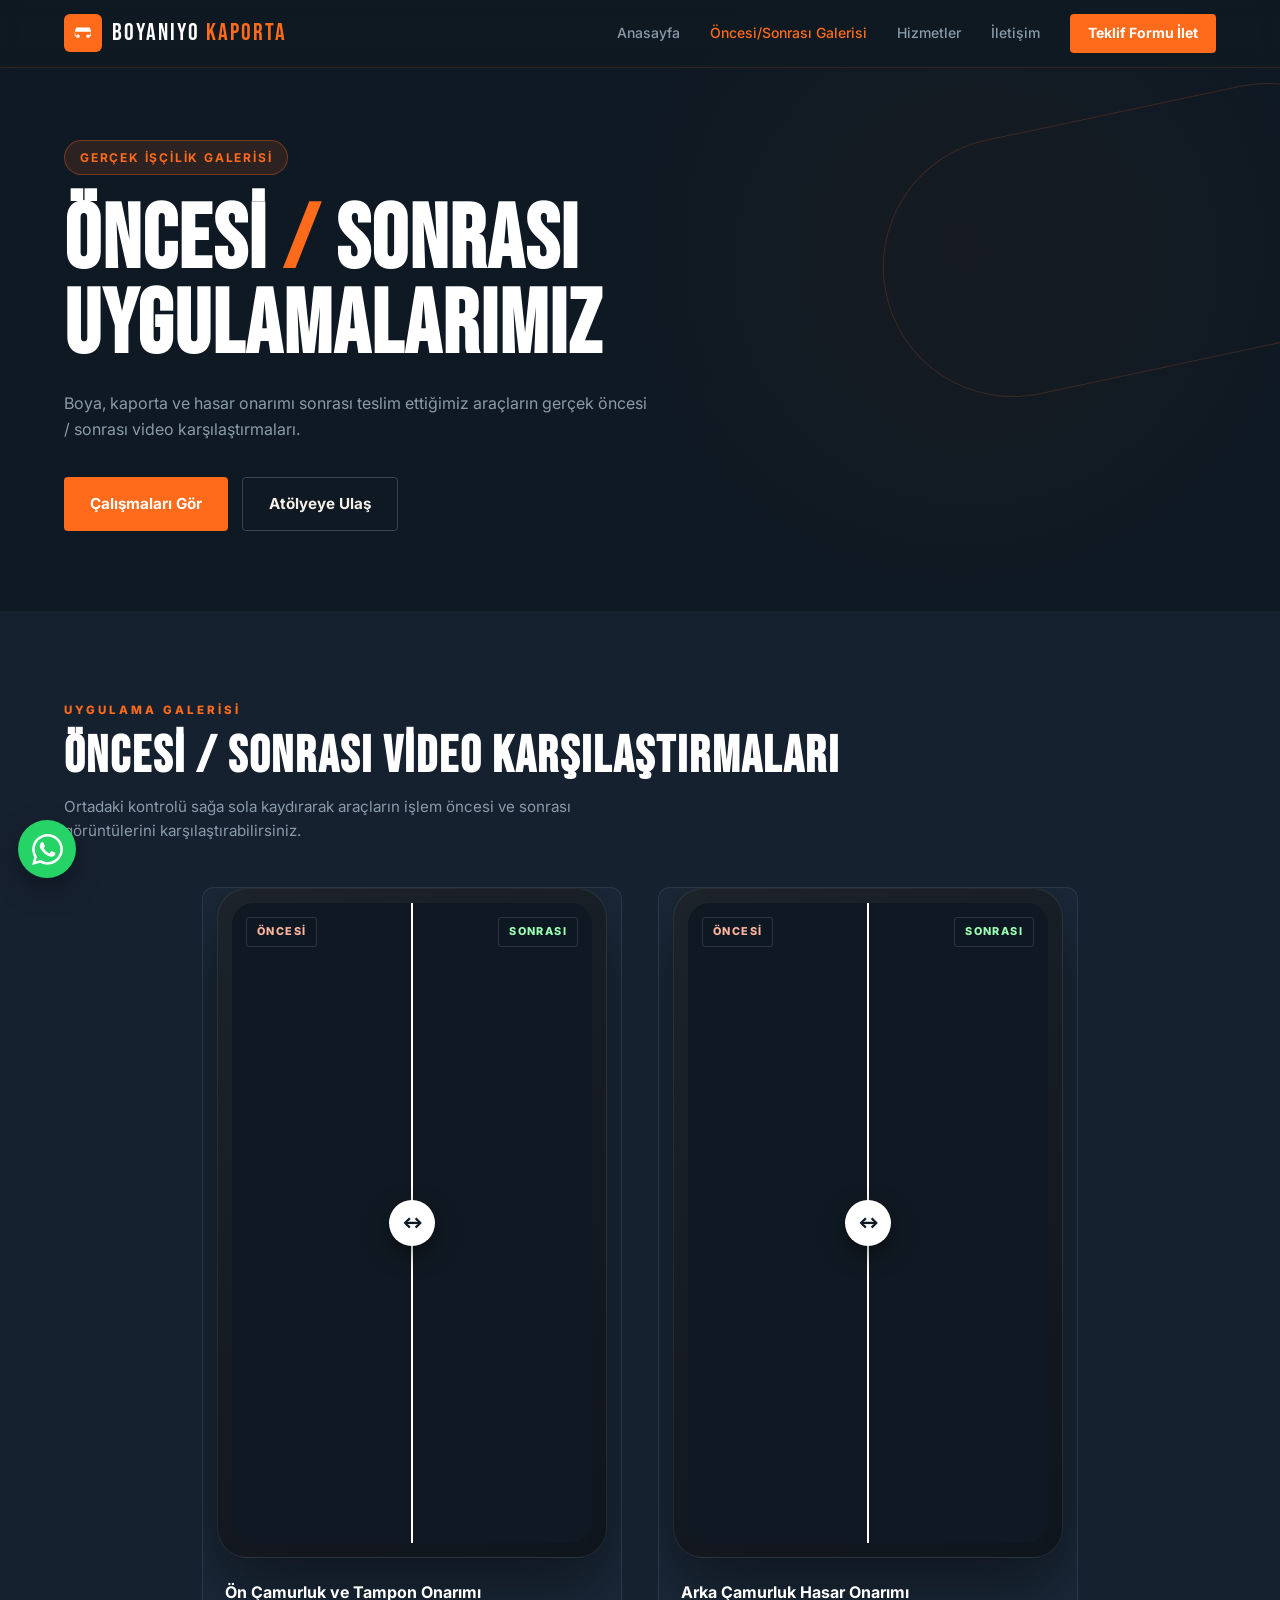
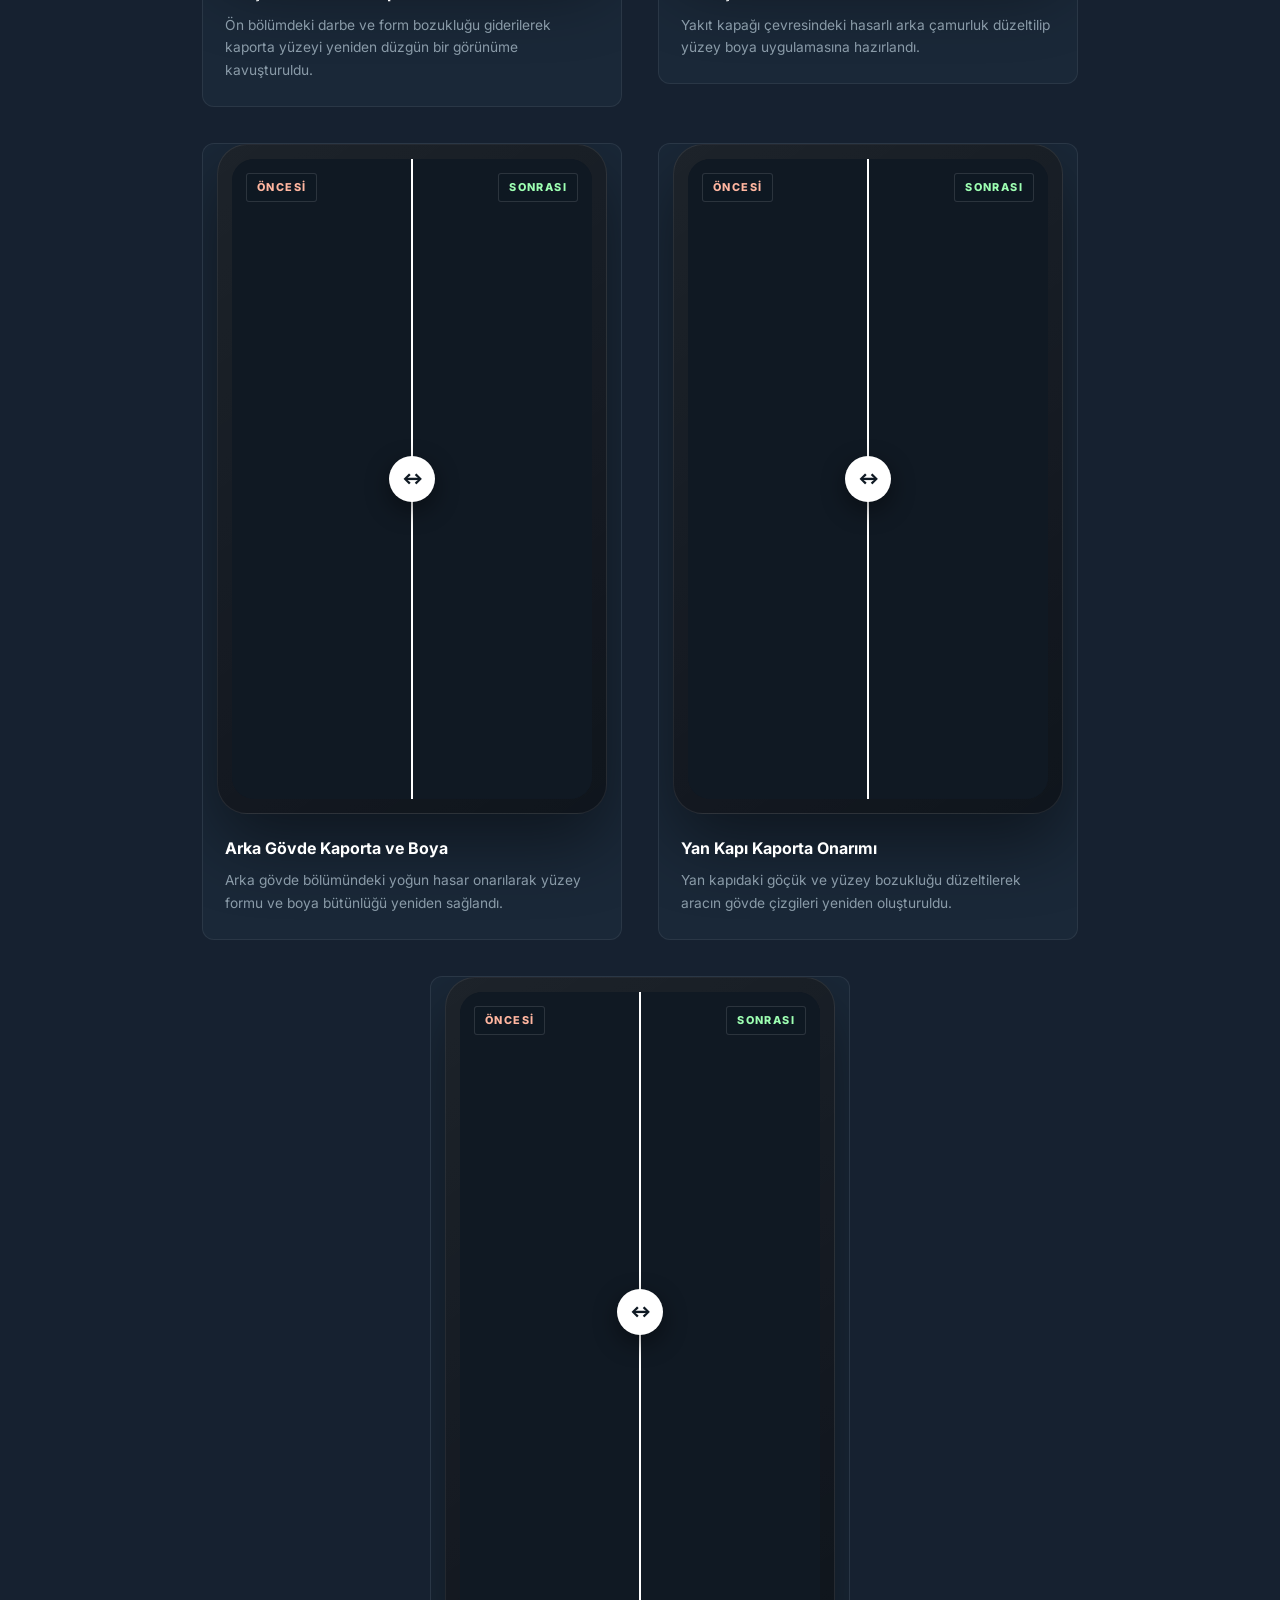
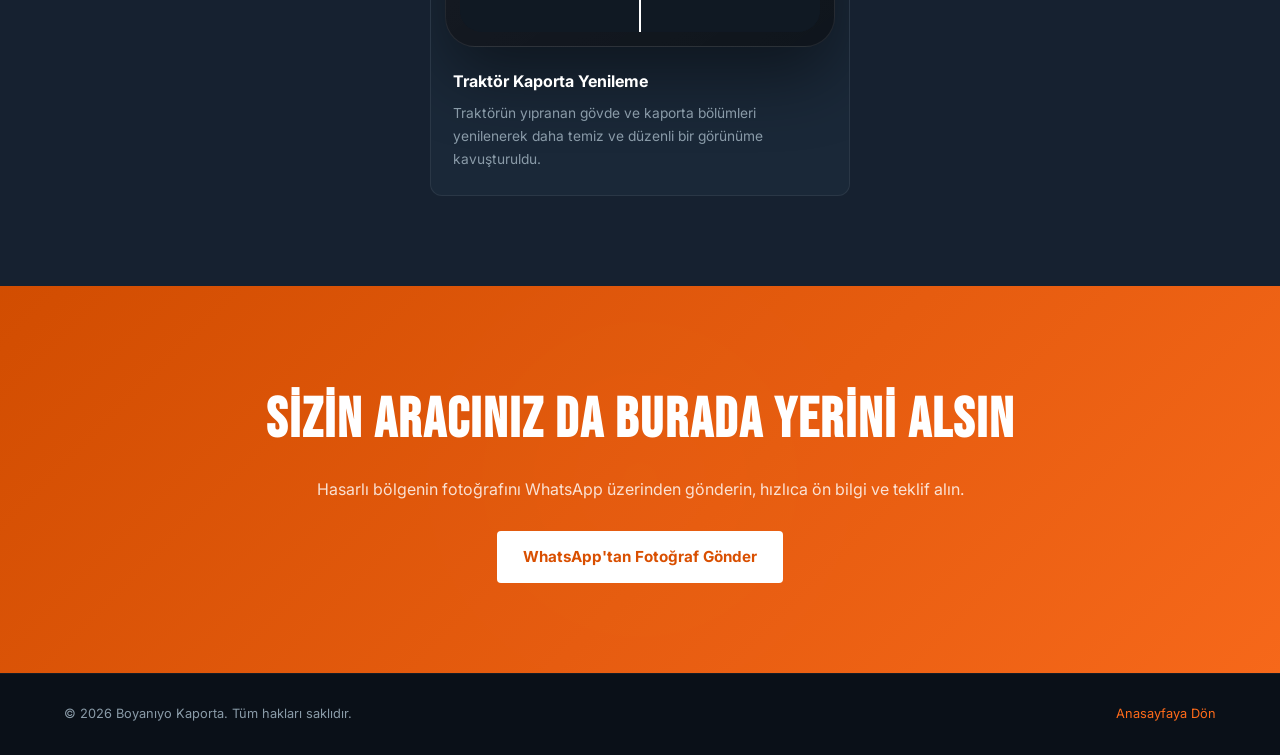
==== commit b9f64b06: "Name gallery videos by repair and synchronize comparisons" ====
--- a/galeri.html
+++ b/galeri.html
@@ -648,10 +648,10 @@
   <article class="video-card">
     <div class="phone-frame">
       <div class="video-compare">
-        <video src="Kaporta_once.mp4" muted loop autoplay playsinline></video>
+        <video src="Kaporta_once.mp4" muted loop autoplay playsinline preload="metadata"></video>
 
         <div class="video-after-wrap">
-          <video src="Kaporta_sonra.mp4" muted loop autoplay playsinline></video>
+          <video src="Kaporta_sonra.mp4" muted loop autoplay playsinline preload="metadata"></video>
         </div>
 
         <span class="video-compare-label video-label-before">Öncesi</span>
@@ -662,18 +662,18 @@
     </div>
 
     <div class="work-info">
-      <h3>Kaporta Video Karşılaştırması</h3>
-      <p>Slider’ı sağa sola kaydırarak kaporta işlemi öncesi ve sonrası video görüntüsünü karşılaştırabilirsiniz.</p>
+      <h3>Ön Çamurluk ve Tampon Onarımı</h3>
+      <p>Ön bölümdeki darbe ve form bozukluğu giderilerek kaporta yüzeyi yeniden düzgün bir görünüme kavuşturuldu.</p>
     </div>
   </article>
 
   <article class="video-card">
     <div class="phone-frame">
       <div class="video-compare">
-        <video src="Araba2_once.mp4" muted loop autoplay playsinline></video>
+        <video src="Araba2_once.mp4" muted loop autoplay playsinline preload="metadata"></video>
 
         <div class="video-after-wrap">
-          <video src="Araba2_sonra.mp4" muted loop autoplay playsinline></video>
+          <video src="Araba2_sonra.mp4" muted loop autoplay playsinline preload="metadata"></video>
         </div>
 
         <span class="video-compare-label video-label-before">Öncesi</span>
@@ -684,18 +684,18 @@
     </div>
 
     <div class="work-info">
-      <h3>Kaporta Onarımı - Araç 2</h3>
-      <p>Kaydırarak aracın işlem öncesi ve işlem sonrası videosunu karşılaştırabilirsiniz.</p>
+      <h3>Arka Çamurluk Hasar Onarımı</h3>
+      <p>Yakıt kapağı çevresindeki hasarlı arka çamurluk düzeltilip yüzey boya uygulamasına hazırlandı.</p>
     </div>
   </article>
 
   <article class="video-card">
     <div class="phone-frame">
       <div class="video-compare">
-        <video src="araba3_oncee.mp4" muted loop autoplay playsinline></video>
+        <video src="araba3_oncee.mp4" muted loop autoplay playsinline preload="metadata"></video>
 
         <div class="video-after-wrap">
-          <video src="araba3_sonraa.mp4" muted loop autoplay playsinline></video>
+          <video src="araba3_sonraa.mp4" muted loop autoplay playsinline preload="metadata"></video>
         </div>
 
         <span class="video-compare-label video-label-before">Öncesi</span>
@@ -706,8 +706,8 @@
     </div>
 
     <div class="work-info">
-      <h3>Kaporta Onarımı - Araç 3</h3>
-      <p>Kaydırarak aracın işlem öncesi ve işlem sonrası videosunu karşılaştırabilirsiniz.</p>
+      <h3>Arka Gövde Kaporta ve Boya</h3>
+      <p>Arka gövde bölümündeki yoğun hasar onarılarak yüzey formu ve boya bütünlüğü yeniden sağlandı.</p>
     </div>
   </article>
 
@@ -716,8 +716,8 @@
   <article class="video-card">
     <div class="phone-frame">
       <div class="video-compare">
-        <video src="araba3_once.mp4?v=20260721-2" muted loop autoplay playsinline></video>
-        <div class="video-after-wrap"><video src="araba3_sonra.mp4?v=20260721-2" muted loop autoplay playsinline></video></div>
+        <video src="araba3_once.mp4?v=20260721-2" muted loop autoplay playsinline preload="metadata"></video>
+        <div class="video-after-wrap"><video src="araba3_sonra.mp4?v=20260721-2" muted loop autoplay playsinline preload="metadata"></video></div>
         <span class="video-compare-label video-label-before">Öncesi</span>
         <span class="video-compare-label video-label-after">Sonrası</span>
         <div class="video-compare-line"></div>
@@ -725,16 +725,16 @@
       </div>
     </div>
     <div class="work-info">
-      <h3>Kaporta Onarımı - Araç 4</h3>
-      <p>Kaydırarak aracın işlem öncesi ve işlem sonrası videosunu karşılaştırabilirsiniz.</p>
+      <h3>Yan Kapı Kaporta Onarımı</h3>
+      <p>Yan kapıdaki göçük ve yüzey bozukluğu düzeltilerek aracın gövde çizgileri yeniden oluşturuldu.</p>
     </div>
   </article>
 
   <article class="video-card">
     <div class="phone-frame">
       <div class="video-compare">
-        <video src="tr_once.mp4" muted loop autoplay playsinline></video>
-        <div class="video-after-wrap"><video src="tr_sonra.mp4" muted loop autoplay playsinline></video></div>
+        <video src="tr_once.mp4" muted loop autoplay playsinline preload="metadata"></video>
+        <div class="video-after-wrap"><video src="tr_sonra.mp4" muted loop autoplay playsinline preload="metadata"></video></div>
         <span class="video-compare-label video-label-before">Öncesi</span>
         <span class="video-compare-label video-label-after">Sonrası</span>
         <div class="video-compare-line"></div>
@@ -742,8 +742,8 @@
       </div>
     </div>
     <div class="work-info">
-      <h3>Kaporta Onarımı - Araç 5</h3>
-      <p>Kaydırarak aracın işlem öncesi ve işlem sonrası videosunu karşılaştırabilirsiniz.</p>
+      <h3>Traktör Kaporta Yenileme</h3>
+      <p>Traktörün yıpranan gövde ve kaporta bölümleri yenilenerek daha temiz ve düzenli bir görünüme kavuşturuldu.</p>
     </div>
   </article>
 
@@ -805,8 +805,85 @@
   setupCompareSlider('.compare-slider', '.compare-after', '.compare-line', '.compare-handle');
   setupCompareSlider('.video-compare', '.video-after-wrap', '.video-compare-line', '.video-compare-handle');
 
-  document.querySelectorAll('.video-compare video').forEach(function(video) {
-    video.play().catch(function() {});
+  document.querySelectorAll('.video-compare').forEach(function(compare) {
+    const videos = Array.from(compare.querySelectorAll('video'));
+    if (videos.length !== 2) return;
+
+    let ready = false;
+    let resetting = false;
+
+    videos.forEach(function(video) {
+      video.muted = true;
+      video.loop = false;
+      video.playsInline = true;
+    });
+
+    function preparePair() {
+      if (!videos.every(function(video) {
+        return Number.isFinite(video.duration) && video.duration > 0;
+      })) return;
+
+      const sharedDuration = Math.max(videos[0].duration, videos[1].duration);
+
+      videos.forEach(function(video) {
+        video.playbackRate = Math.max(0.5, Math.min(2, video.duration / sharedDuration));
+        video.currentTime = 0;
+      });
+
+      ready = true;
+      Promise.allSettled(videos.map(function(video) {
+        return video.play();
+      }));
+    }
+
+    function restartPair() {
+      if (!ready || resetting) return;
+      resetting = true;
+
+      videos.forEach(function(video) {
+        video.pause();
+        video.currentTime = 0;
+      });
+
+      requestAnimationFrame(function() {
+        Promise.allSettled(videos.map(function(video) {
+          return video.play();
+        })).finally(function() {
+          resetting = false;
+        });
+      });
+    }
+
+    videos.forEach(function(video) {
+      video.addEventListener('loadedmetadata', preparePair);
+    });
+
+    if (videos.every(function(video) { return video.readyState >= 1; })) {
+      preparePair();
+    }
+
+    function keepInSync() {
+      if (ready && !resetting) {
+        const beforeProgress = videos[0].currentTime / videos[0].duration;
+        const afterProgress = videos[1].currentTime / videos[1].duration;
+
+        if (beforeProgress >= 0.995 || afterProgress >= 0.995 || videos.some(function(video) { return video.ended; })) {
+          restartPair();
+        } else if (Math.abs(beforeProgress - afterProgress) > 0.025) {
+          videos[1].currentTime = beforeProgress * videos[1].duration;
+        }
+
+        if (videos.some(function(video) { return video.paused; }) && document.visibilityState === 'visible') {
+          videos.forEach(function(video) {
+            video.play().catch(function() {});
+          });
+        }
+      }
+
+      requestAnimationFrame(keepInSync);
+    }
+
+    requestAnimationFrame(keepInSync);
   });
 </script>
 
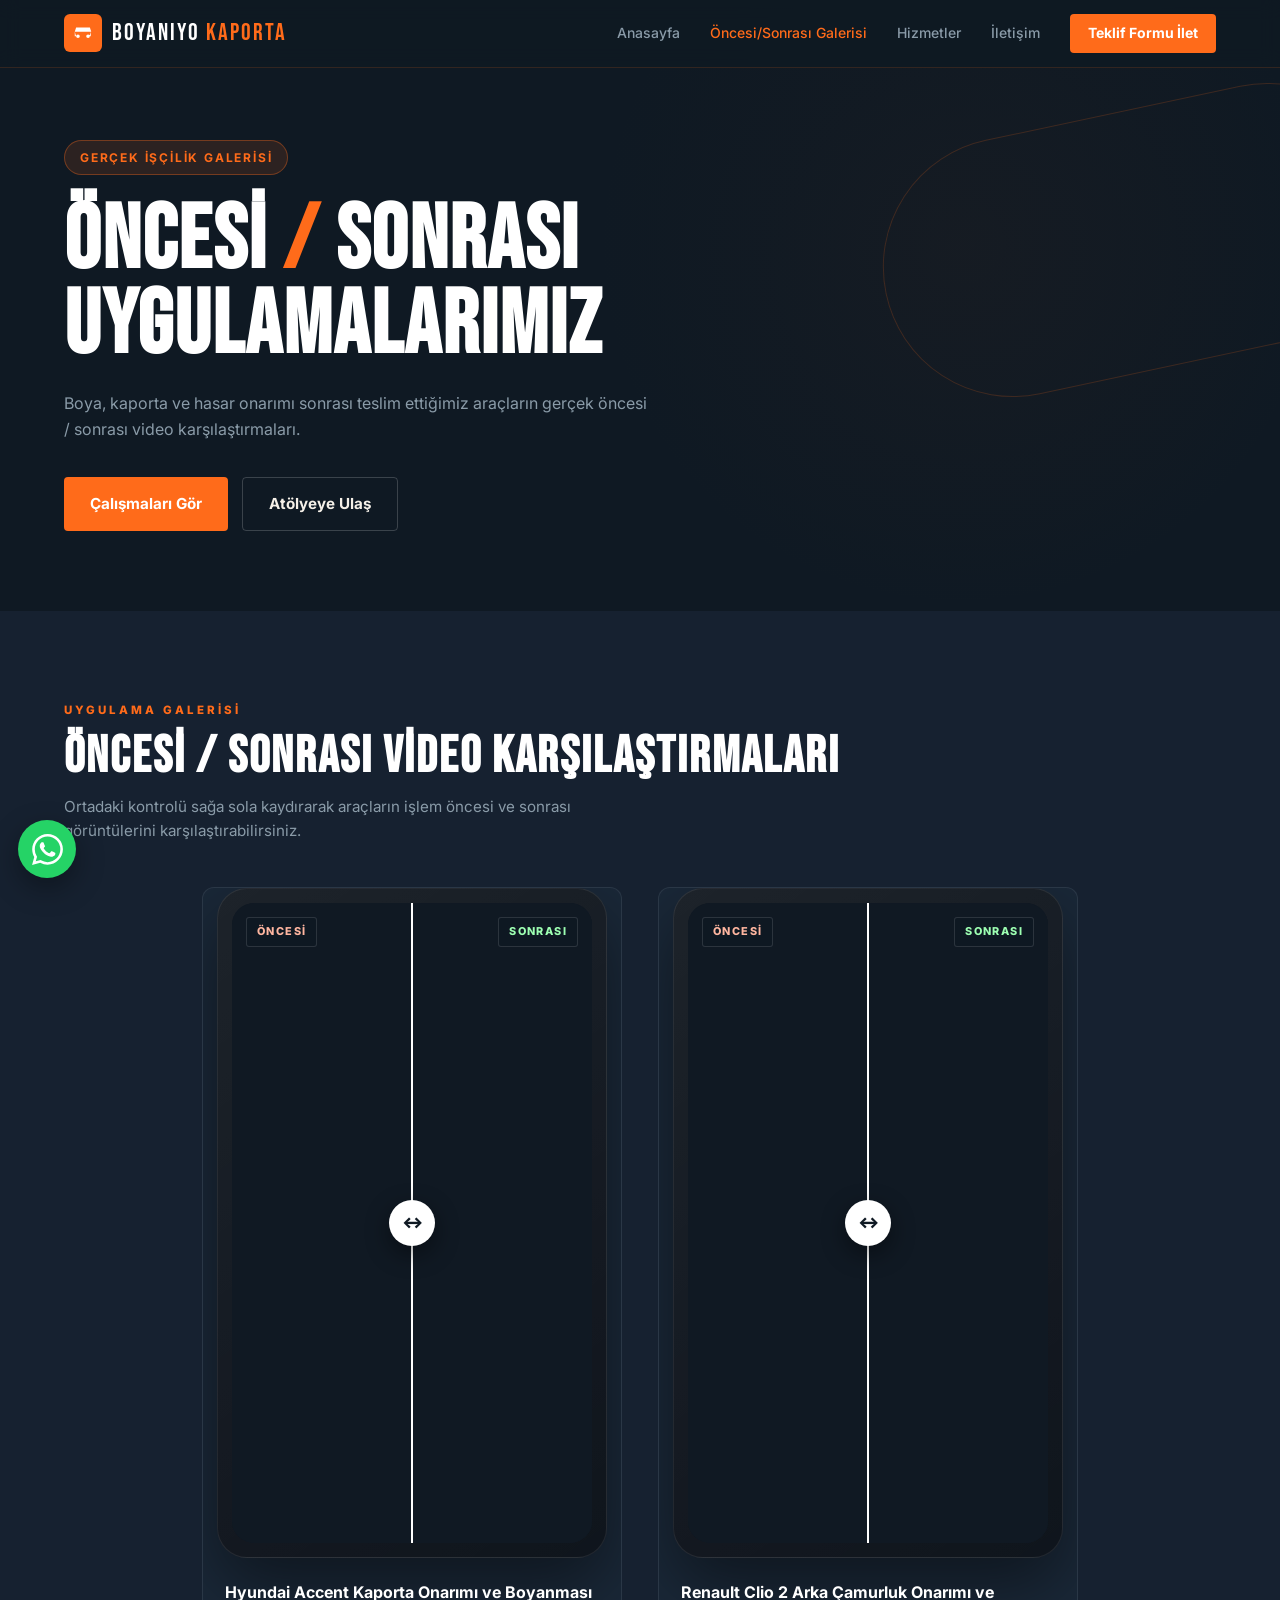
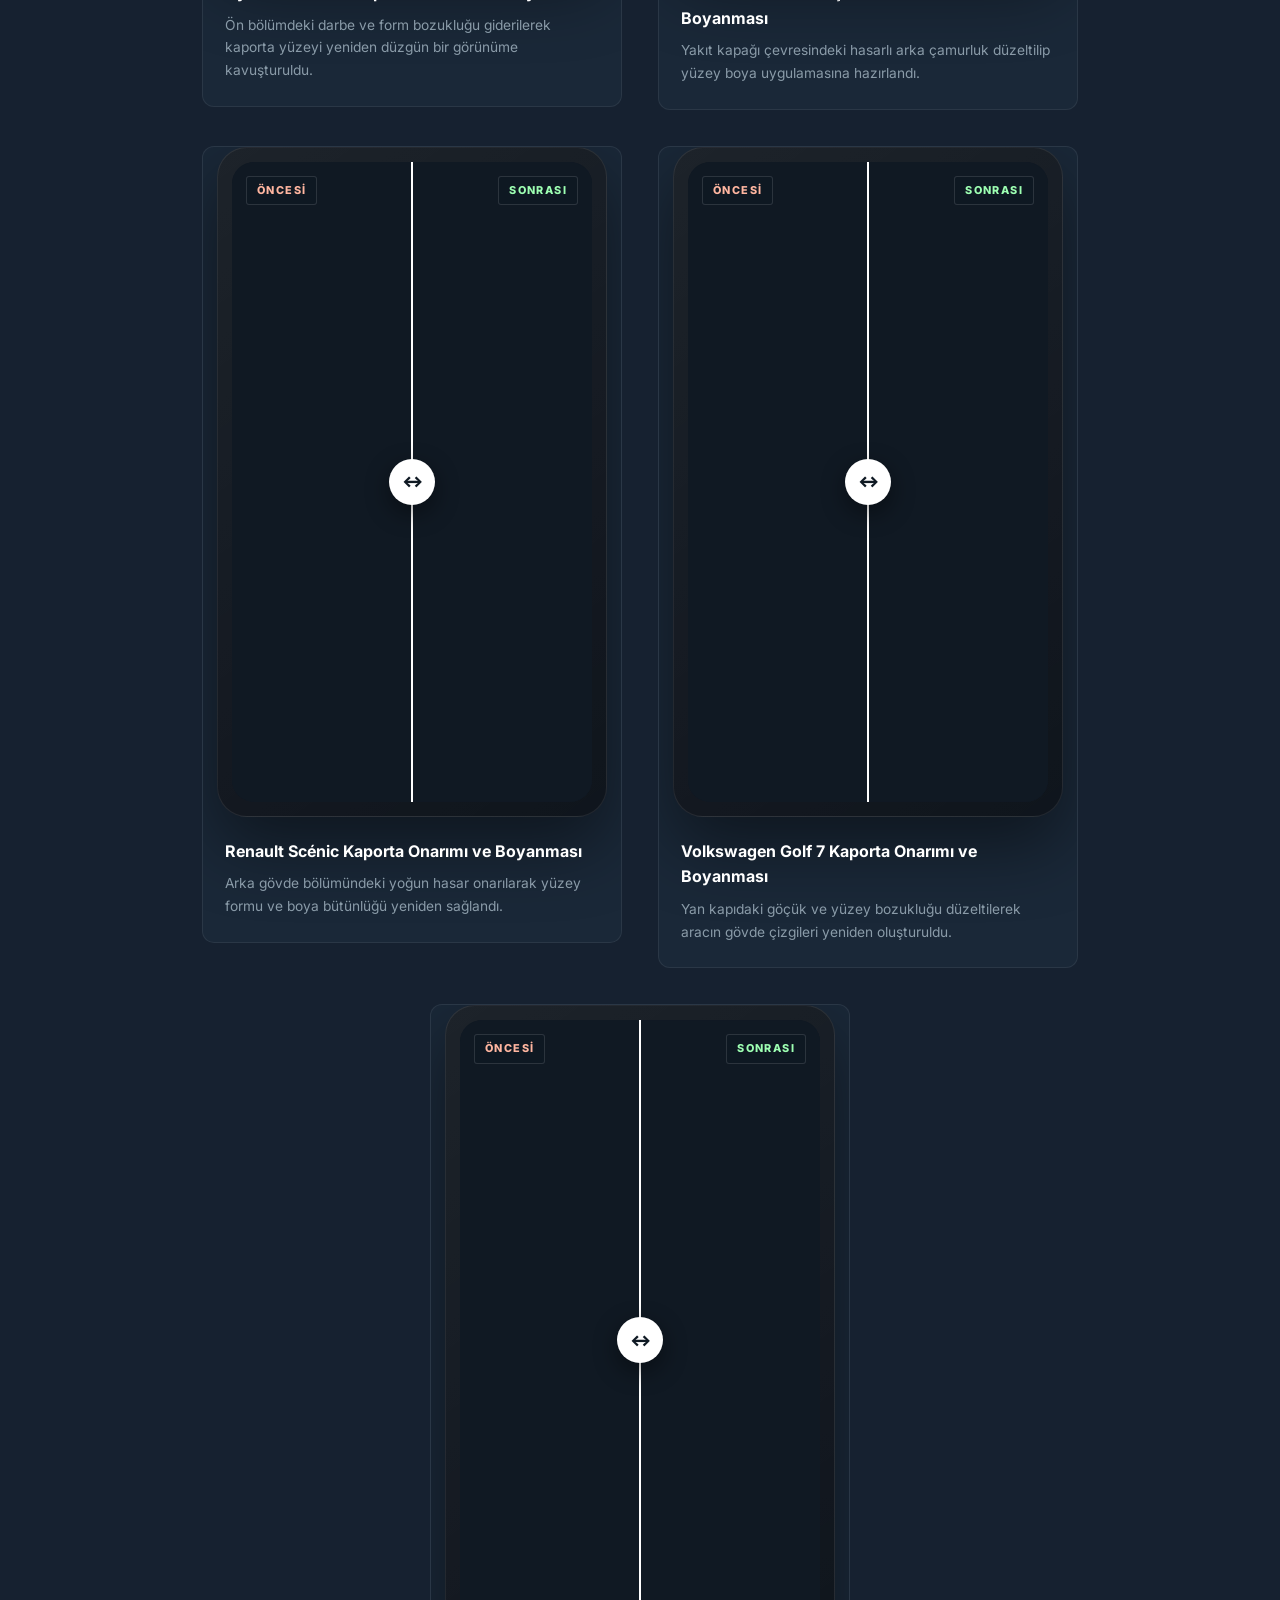
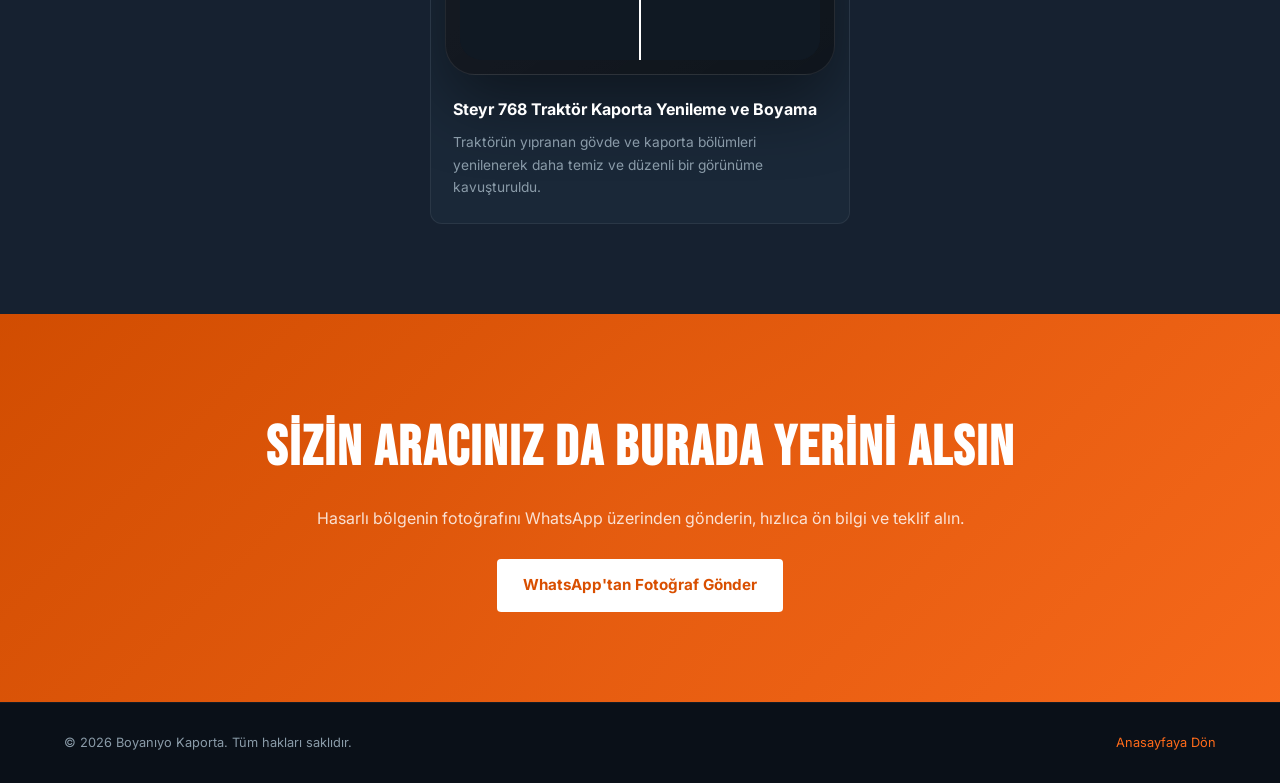
==== commit 2cb213fe: "Rename gallery videos by vehicle make and model" ====
--- a/galeri.html
+++ b/galeri.html
@@ -662,7 +662,7 @@
     </div>
 
     <div class="work-info">
-      <h3>Ön Çamurluk ve Tampon Onarımı</h3>
+      <h3>Hyundai Accent Kaporta Onarımı ve Boyanması</h3>
       <p>Ön bölümdeki darbe ve form bozukluğu giderilerek kaporta yüzeyi yeniden düzgün bir görünüme kavuşturuldu.</p>
     </div>
   </article>
@@ -684,7 +684,7 @@
     </div>
 
     <div class="work-info">
-      <h3>Arka Çamurluk Hasar Onarımı</h3>
+      <h3>Renault Clio 2 Arka Çamurluk Onarımı ve Boyanması</h3>
       <p>Yakıt kapağı çevresindeki hasarlı arka çamurluk düzeltilip yüzey boya uygulamasına hazırlandı.</p>
     </div>
   </article>
@@ -706,7 +706,7 @@
     </div>
 
     <div class="work-info">
-      <h3>Arka Gövde Kaporta ve Boya</h3>
+      <h3>Renault Scénic Kaporta Onarımı ve Boyanması</h3>
       <p>Arka gövde bölümündeki yoğun hasar onarılarak yüzey formu ve boya bütünlüğü yeniden sağlandı.</p>
     </div>
   </article>
@@ -725,7 +725,7 @@
       </div>
     </div>
     <div class="work-info">
-      <h3>Yan Kapı Kaporta Onarımı</h3>
+      <h3>Volkswagen Golf 7 Kaporta Onarımı ve Boyanması</h3>
       <p>Yan kapıdaki göçük ve yüzey bozukluğu düzeltilerek aracın gövde çizgileri yeniden oluşturuldu.</p>
     </div>
   </article>
@@ -742,7 +742,7 @@
       </div>
     </div>
     <div class="work-info">
-      <h3>Traktör Kaporta Yenileme</h3>
+      <h3>Steyr 768 Traktör Kaporta Yenileme ve Boyama</h3>
       <p>Traktörün yıpranan gövde ve kaporta bölümleri yenilenerek daha temiz ve düzenli bir görünüme kavuşturuldu.</p>
     </div>
   </article>
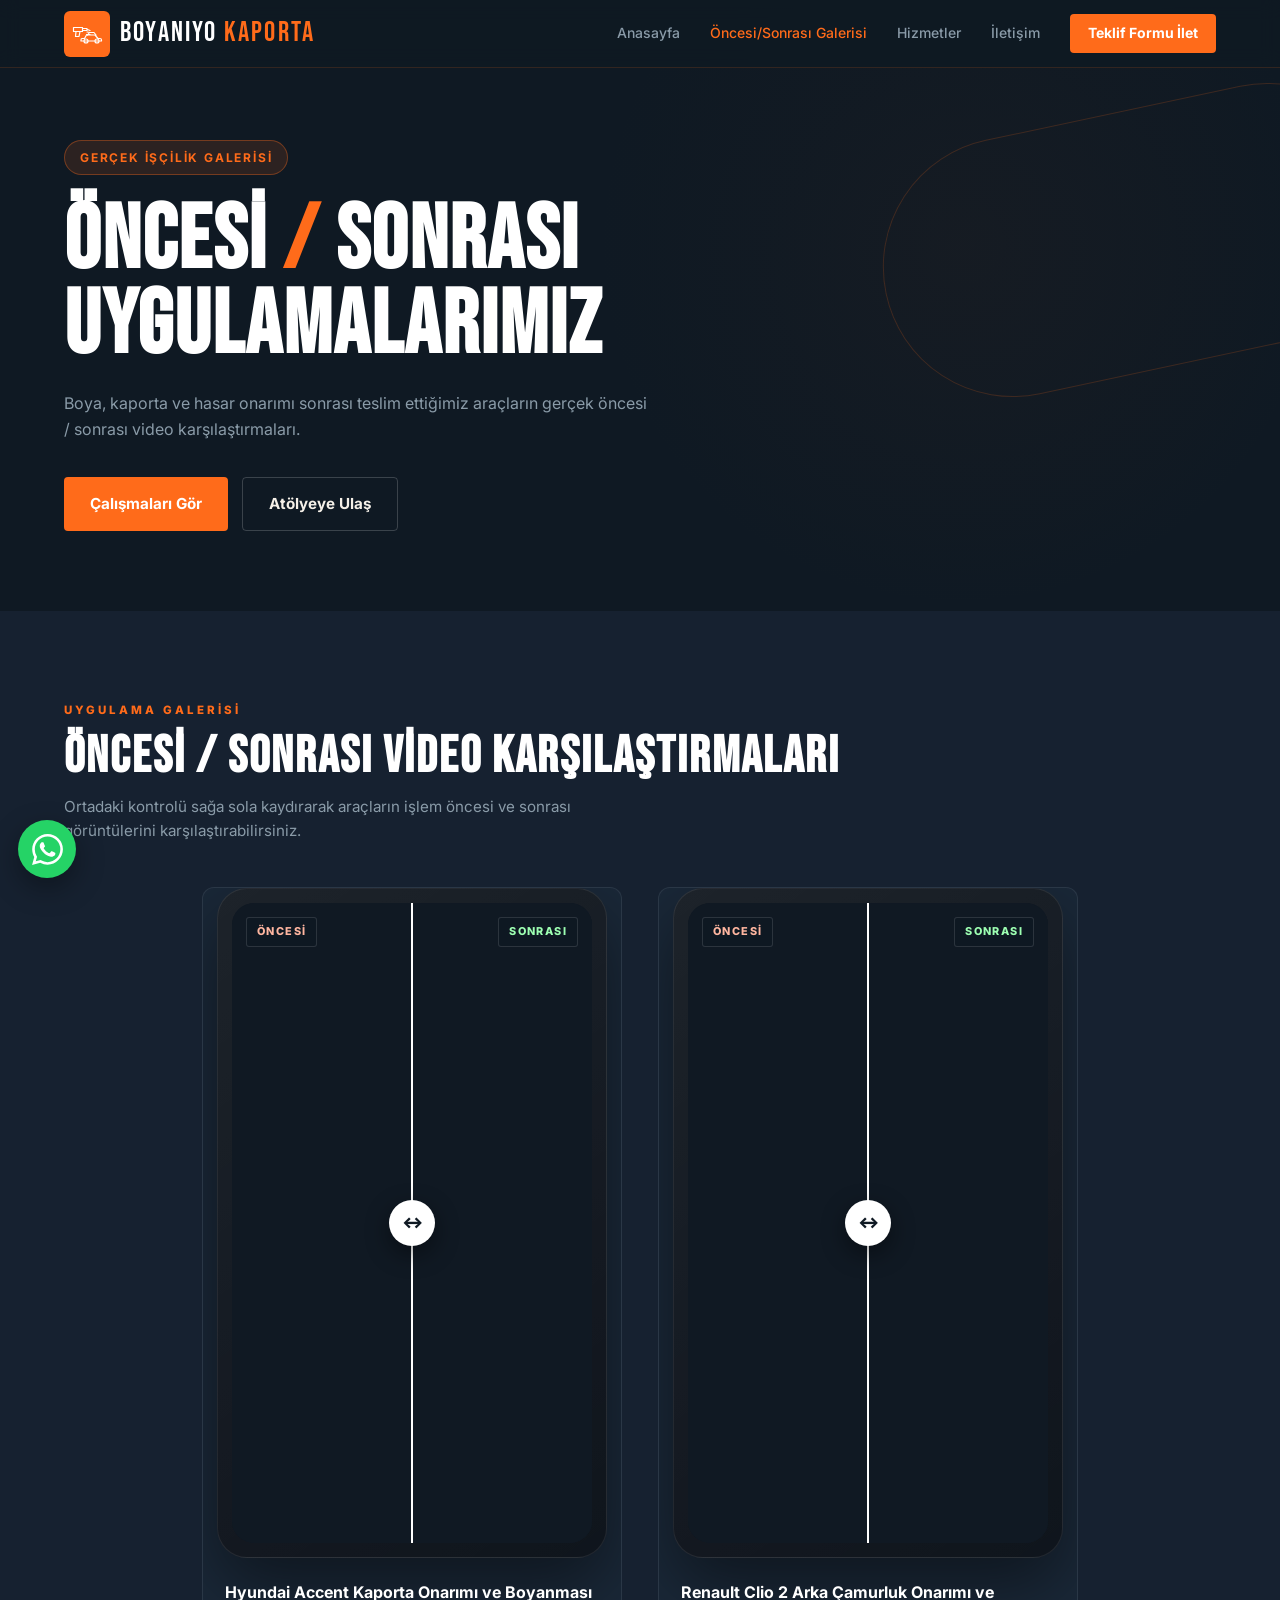
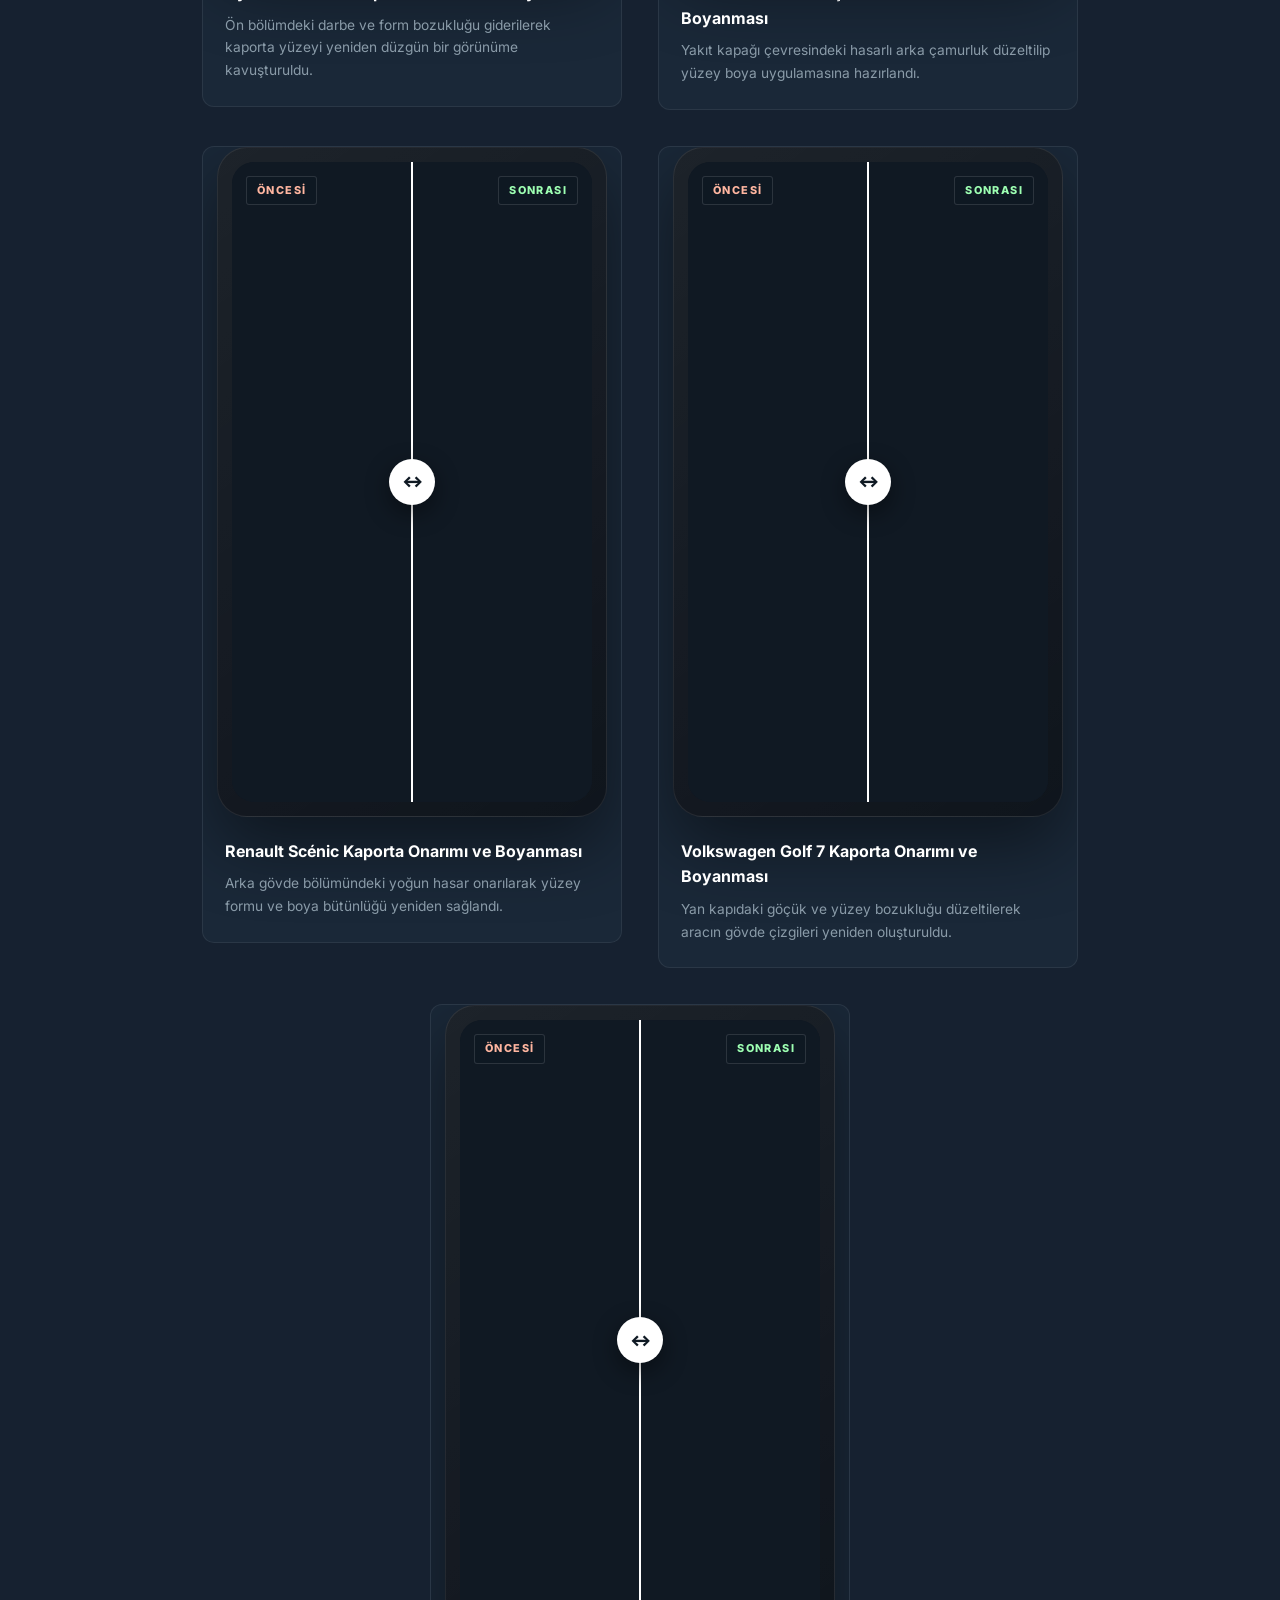
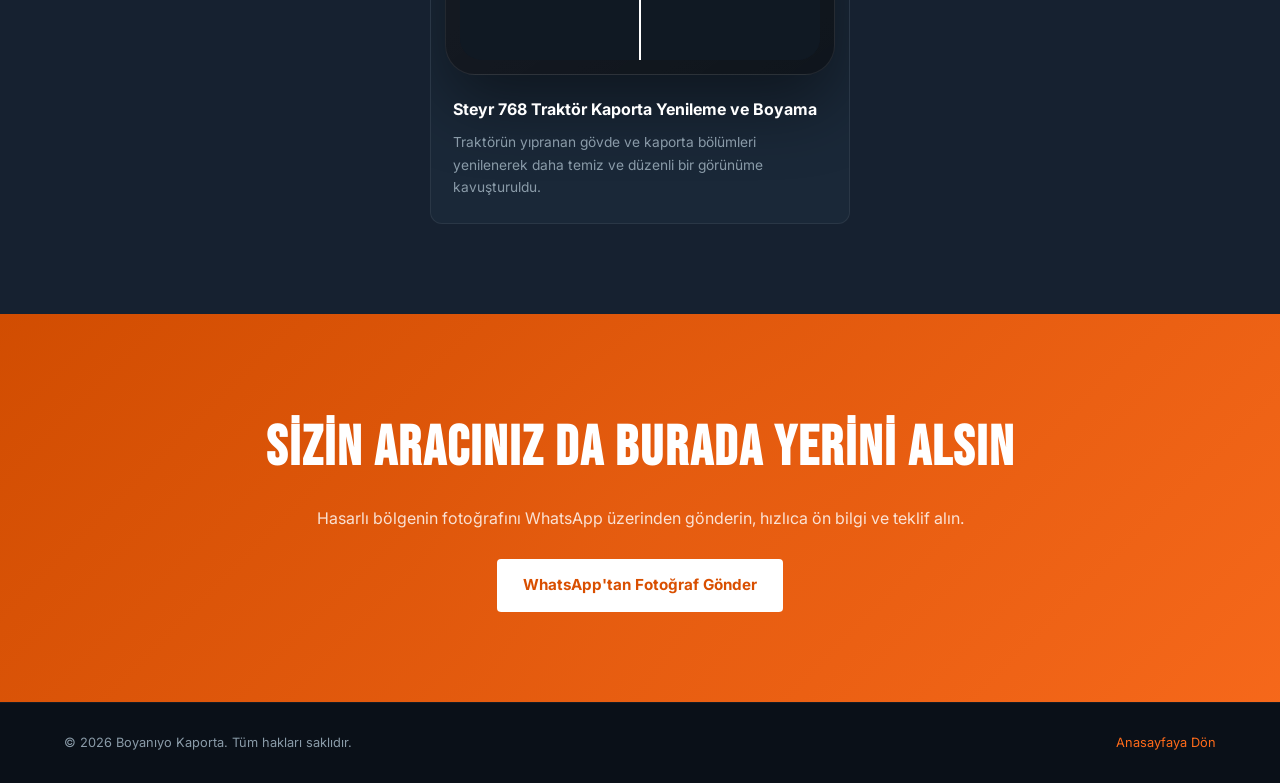
==== commit 161f101e: "Use new paint-gun car brand logo" ====
--- a/galeri.html
+++ b/galeri.html
@@ -56,8 +56,8 @@
     }
 
     .logo-icon {
-      width: 38px;
-      height: 38px;
+      width: 46px;
+      height: 46px;
       background: var(--orange);
       border-radius: 6px;
       display: flex;
@@ -66,15 +66,15 @@
     }
 
     .logo-icon svg {
-      width: 22px;
-      height: 22px;
-      fill: white;
+      width: 32px;
+      height: 26px;
+      color: white;
     }
 
     .logo-text {
       font-family: 'Bebas Neue', sans-serif;
-      font-size: 1.5rem;
-      letter-spacing: 2px;
+      font-size: 1.75rem;
+      letter-spacing: 2.2px;
       color: var(--white);
     }
 
@@ -606,7 +606,14 @@
 <header>
   <a href="index.html" class="logo" aria-label="Boyanıyo Kaporta Ana Sayfa">
     <div class="logo-icon">
-      <svg viewBox="0 0 24 24"><path d="M3 10.5L4.5 6h15l1.5 4.5M3 10.5v5h1.5M3 10.5H1.5M20.5 10.5v5H19M20.5 10.5H22M4.5 15.5a2 2 0 1 0 4 0 2 2 0 0 0-4 0m11 0a2 2 0 1 0 4 0 2 2 0 0 0-4 0M6.5 15.5h7"/></svg>
+      <svg viewBox="0 0 64 40" fill="none" stroke="currentColor" stroke-width="2.4" stroke-linecap="round" stroke-linejoin="round" aria-hidden="true">
+        <path d="M5 7h18v8H5zM23 9h9v4h-9M10 15h8l-2 10h-7z"/>
+        <path d="M33 11l5 2M32 16l6 1M31 21h7"/>
+        <path d="M22 29h5l4-7h17l6 7h4c2 0 3 1 3 3v2H20v-2c0-2 1-3 2-3z"/>
+        <path d="M33 22l4-5h9l4 5"/>
+        <circle cx="30" cy="34" r="4"/>
+        <circle cx="52" cy="34" r="4"/>
+      </svg>
     </div>
     <span class="logo-text">BOYANIYO<span> KAPORTA</span></span>
   </a>
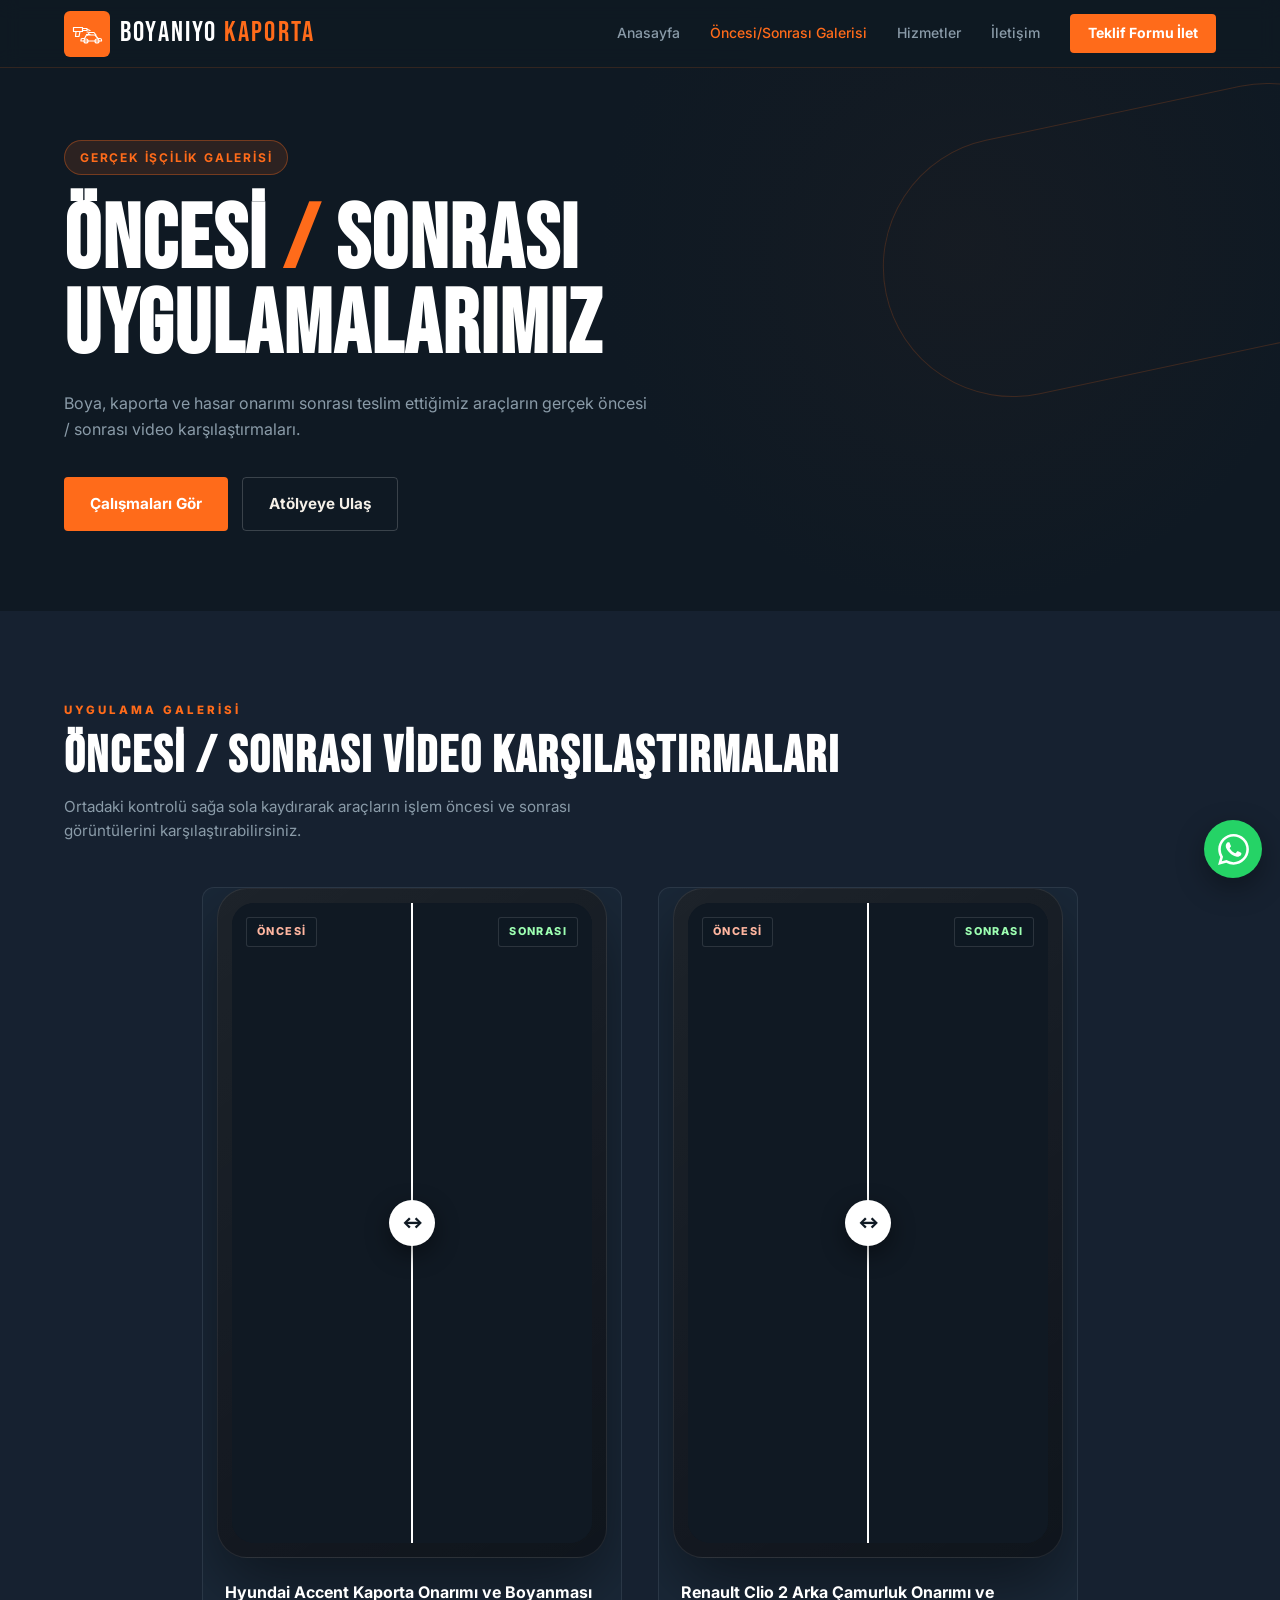
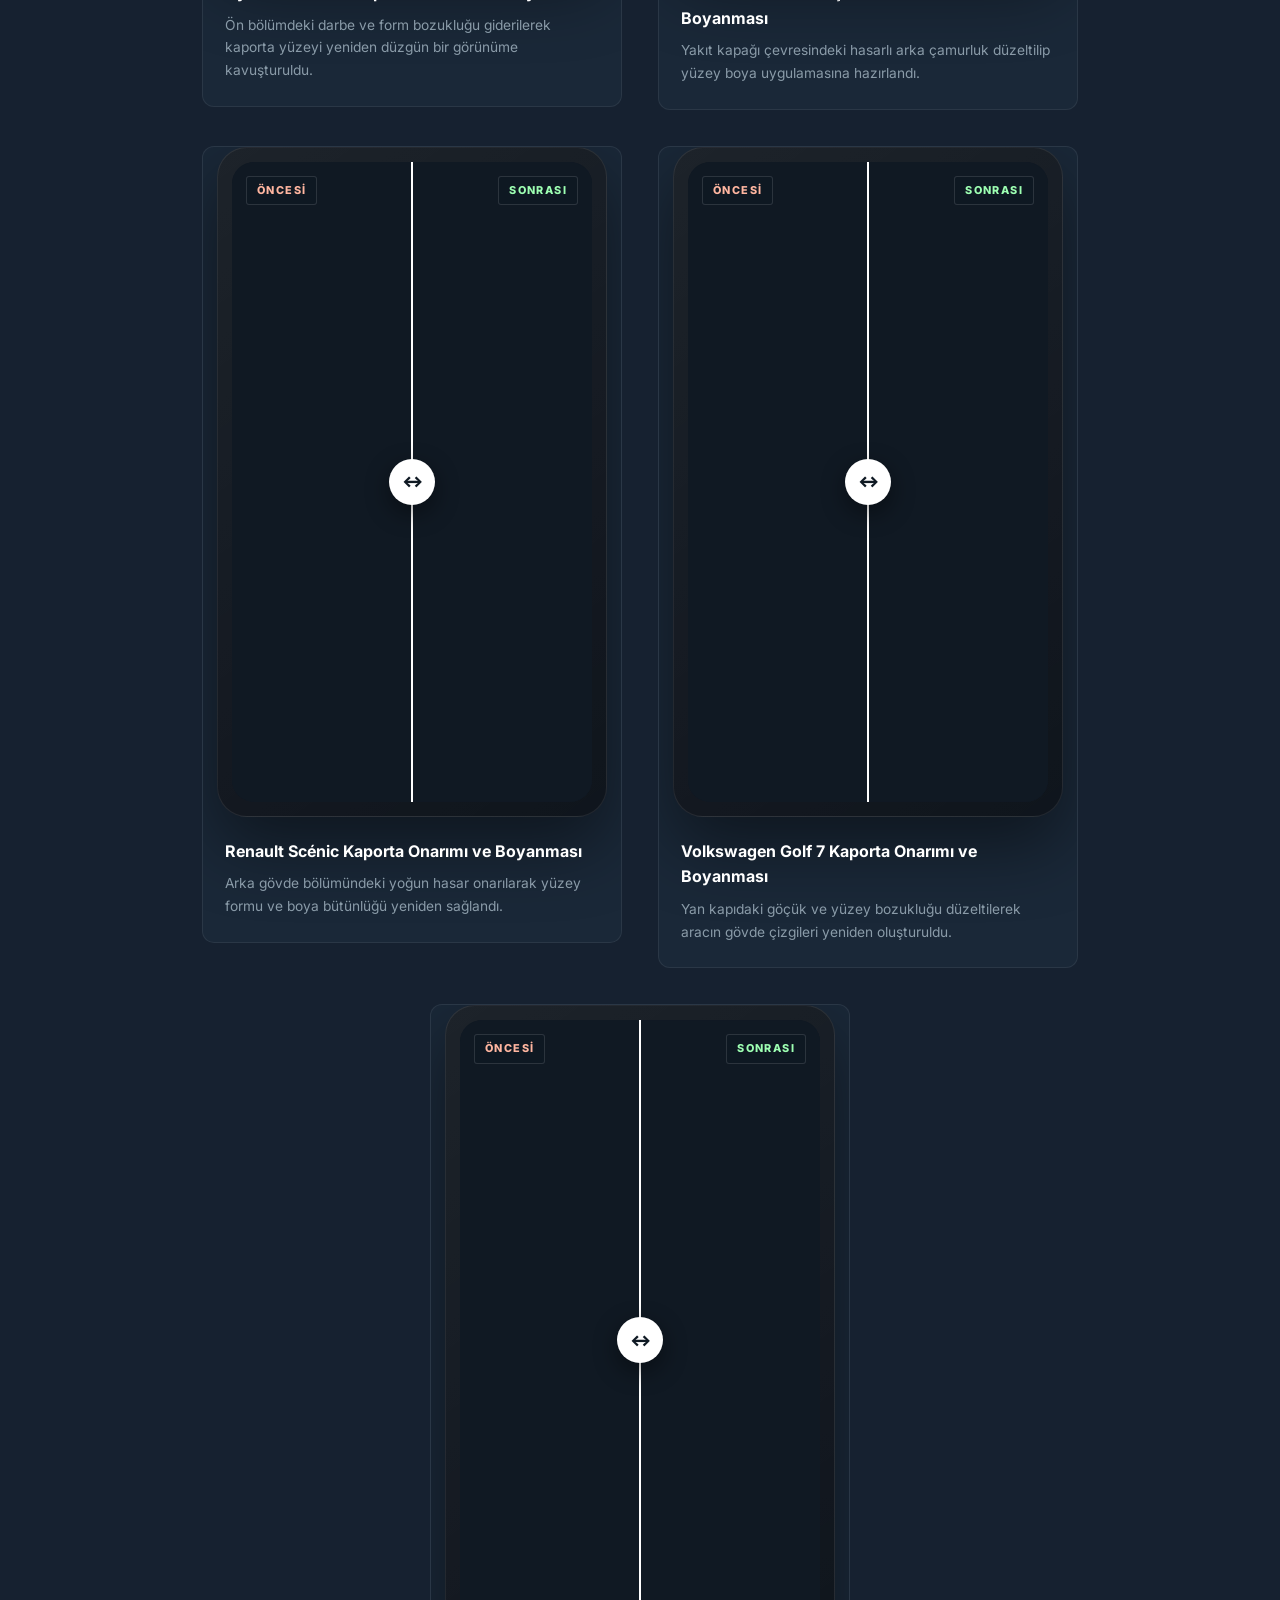
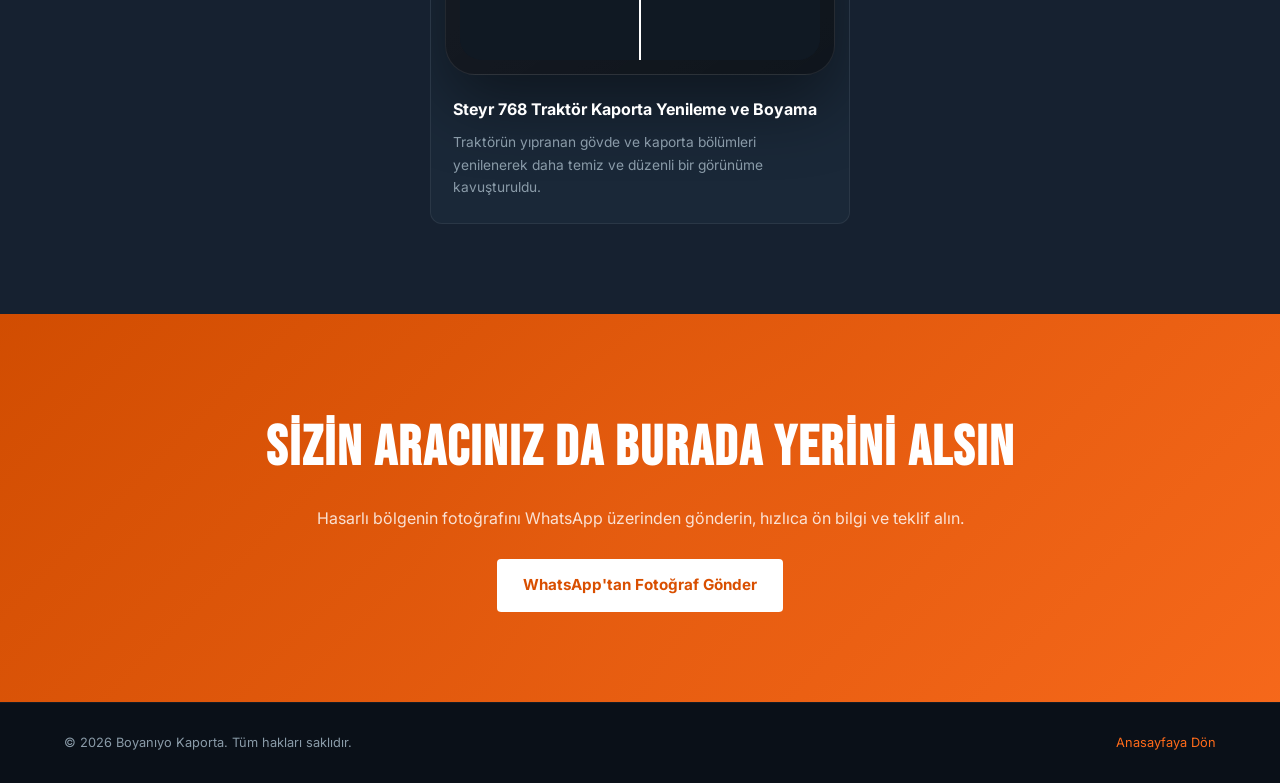
==== commit 91c562e8: "Move gallery WhatsApp button to bottom right" ====
--- a/galeri.html
+++ b/galeri.html
@@ -577,7 +577,7 @@
     /* ── LEFT WHATSAPP BUTTON ── */
     .gallery-wa-float {
       position: fixed;
-      left: 18px;
+      right: 18px;
       bottom: 22px;
       z-index: 120;
       width: 58px;
@@ -594,7 +594,7 @@
     .gallery-wa-float:hover { transform: translateY(-3px) scale(1.04); box-shadow: 0 14px 32px rgba(0,0,0,.42); }
     .gallery-wa-float svg { width: 31px; height: 31px; fill: currentColor; }
     @media (max-width: 680px) {
-      .gallery-wa-float { left: 14px; bottom: 16px; width: 54px; height: 54px; }
+      .gallery-wa-float { right: 14px; bottom: 16px; width: 54px; height: 54px; }
     }
 
   </style>
